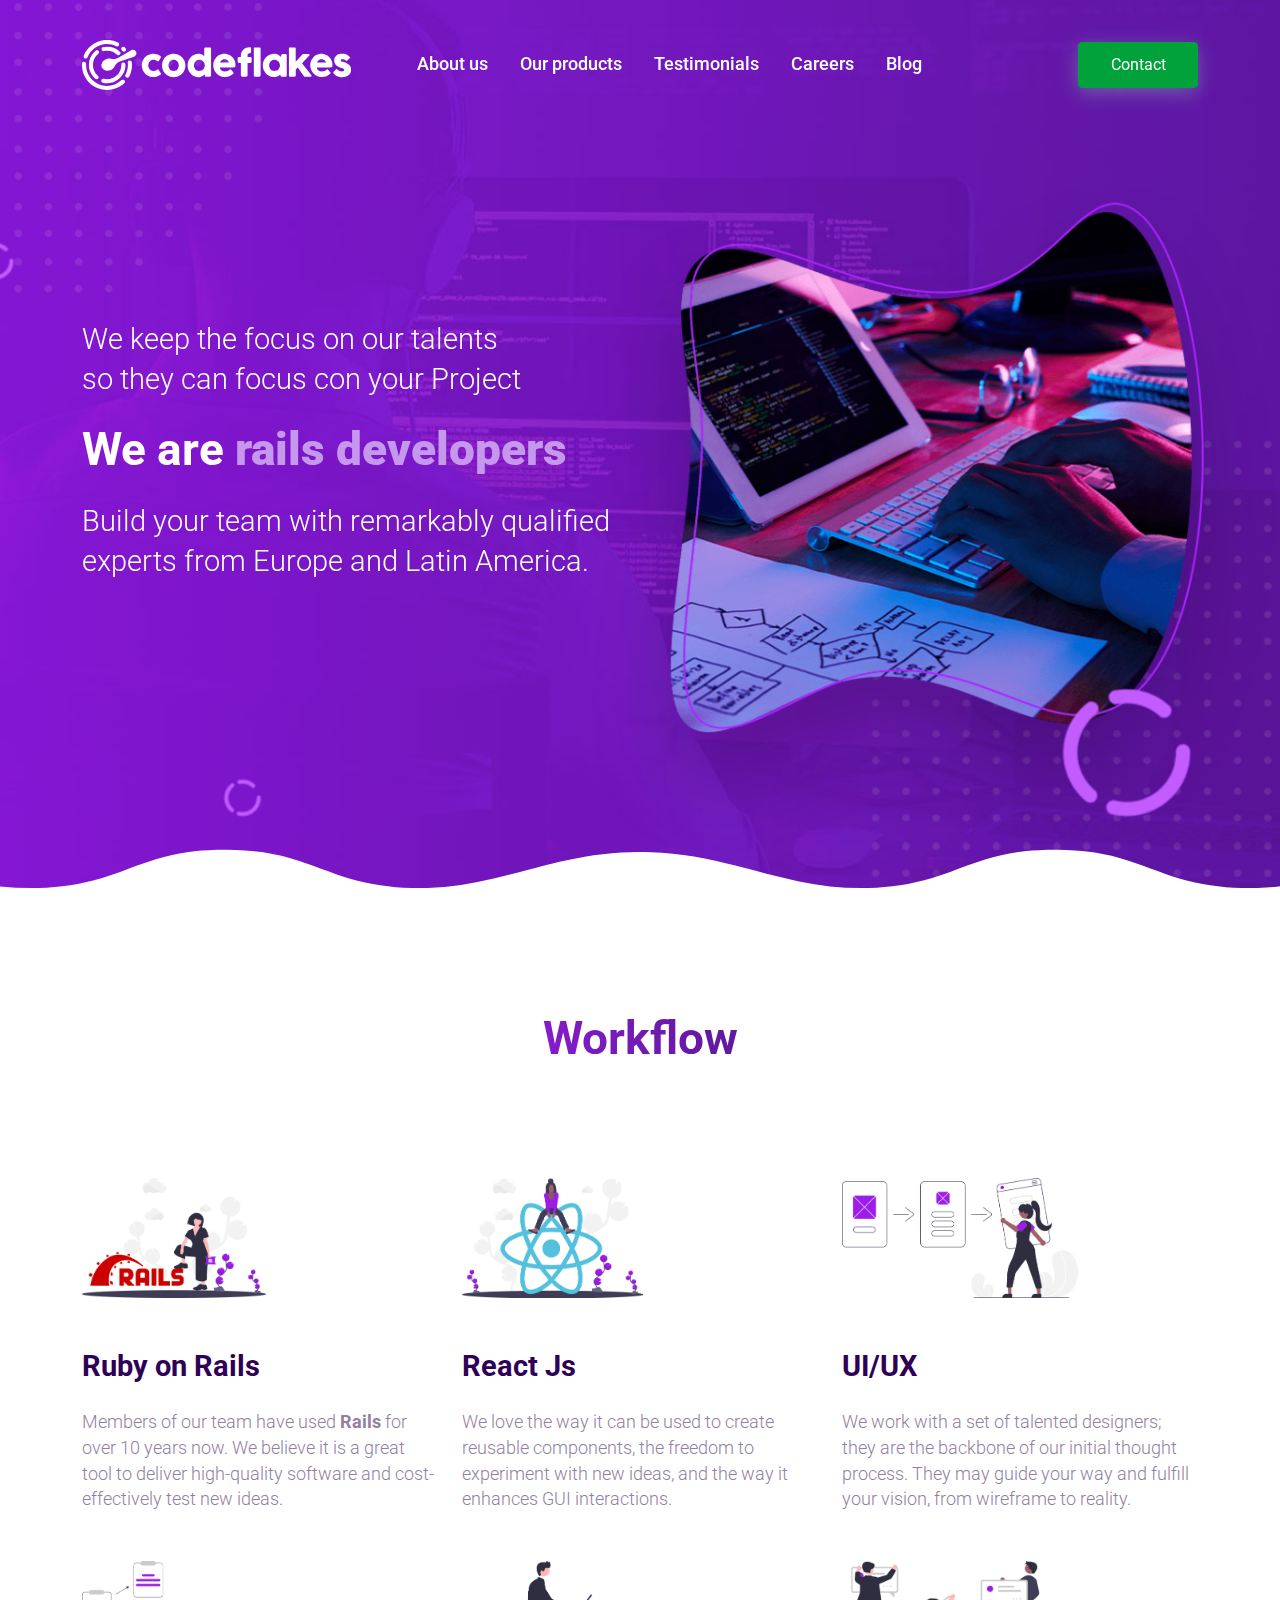
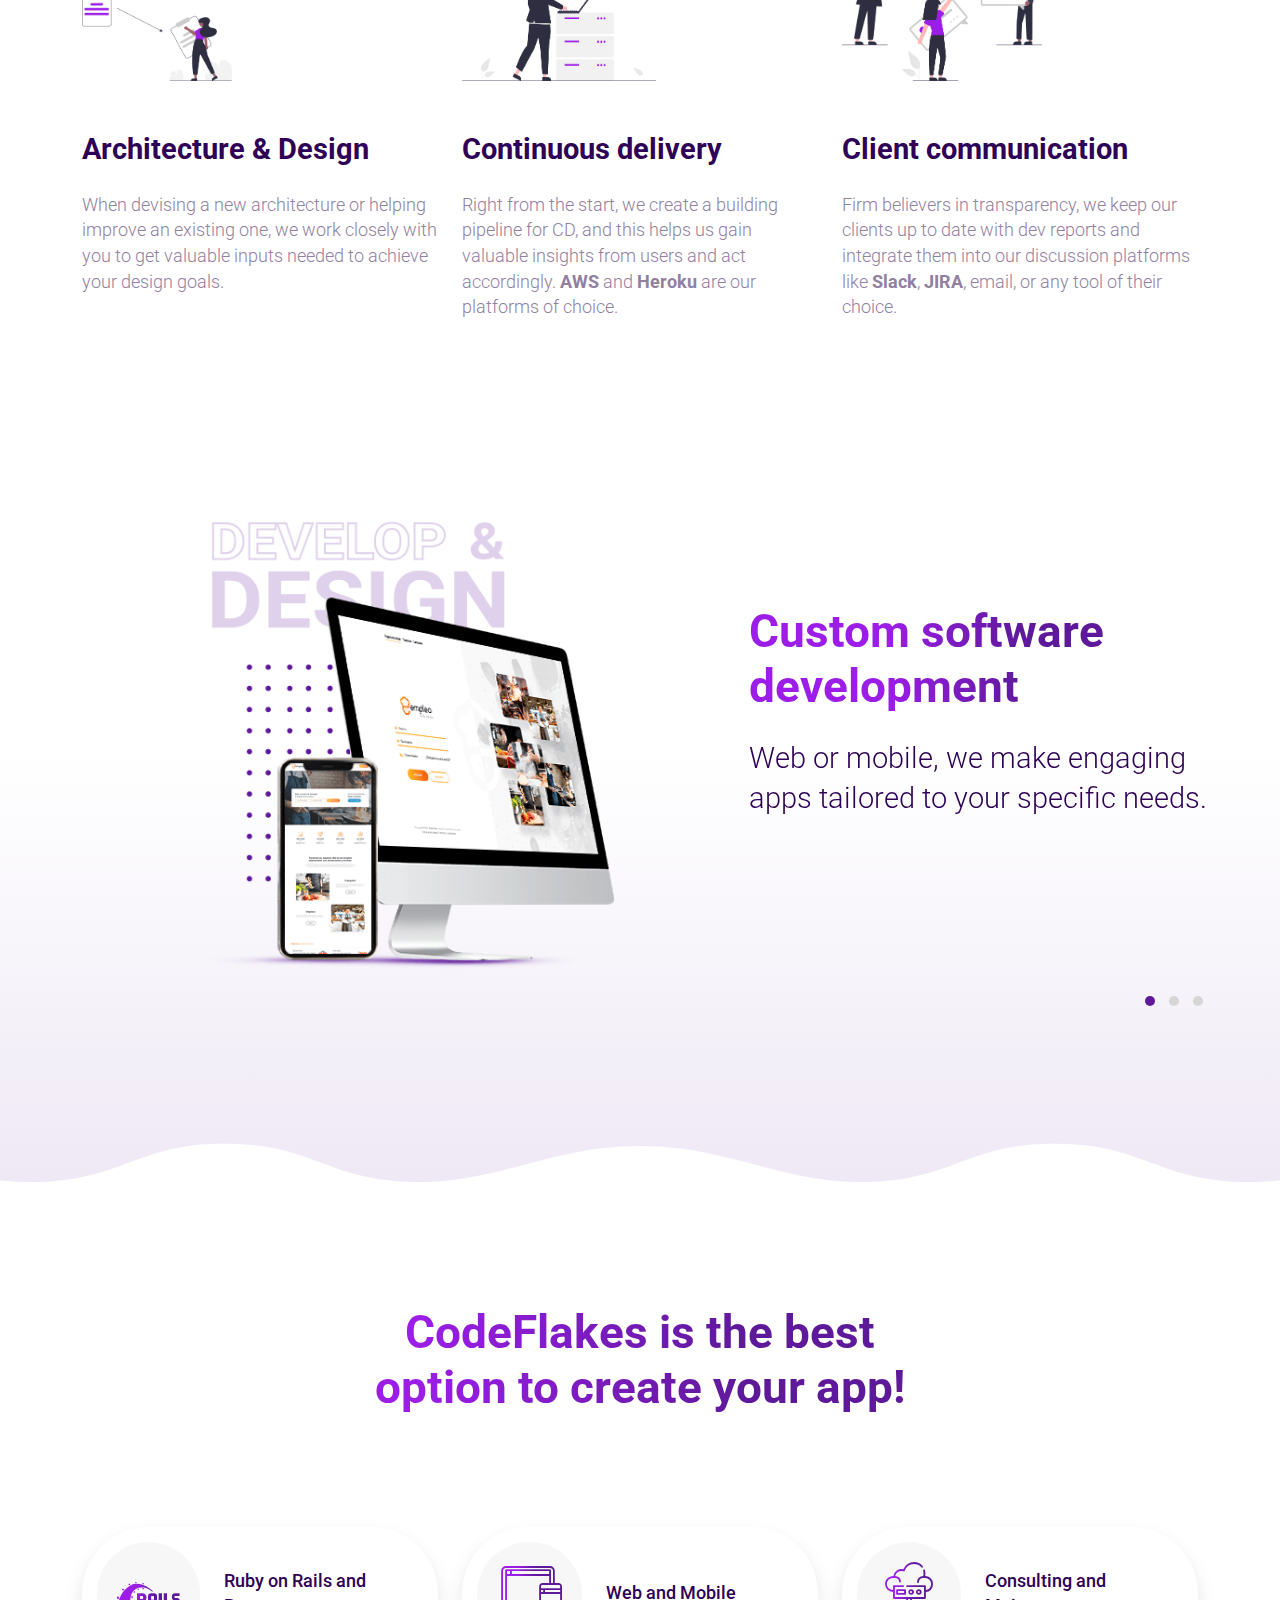
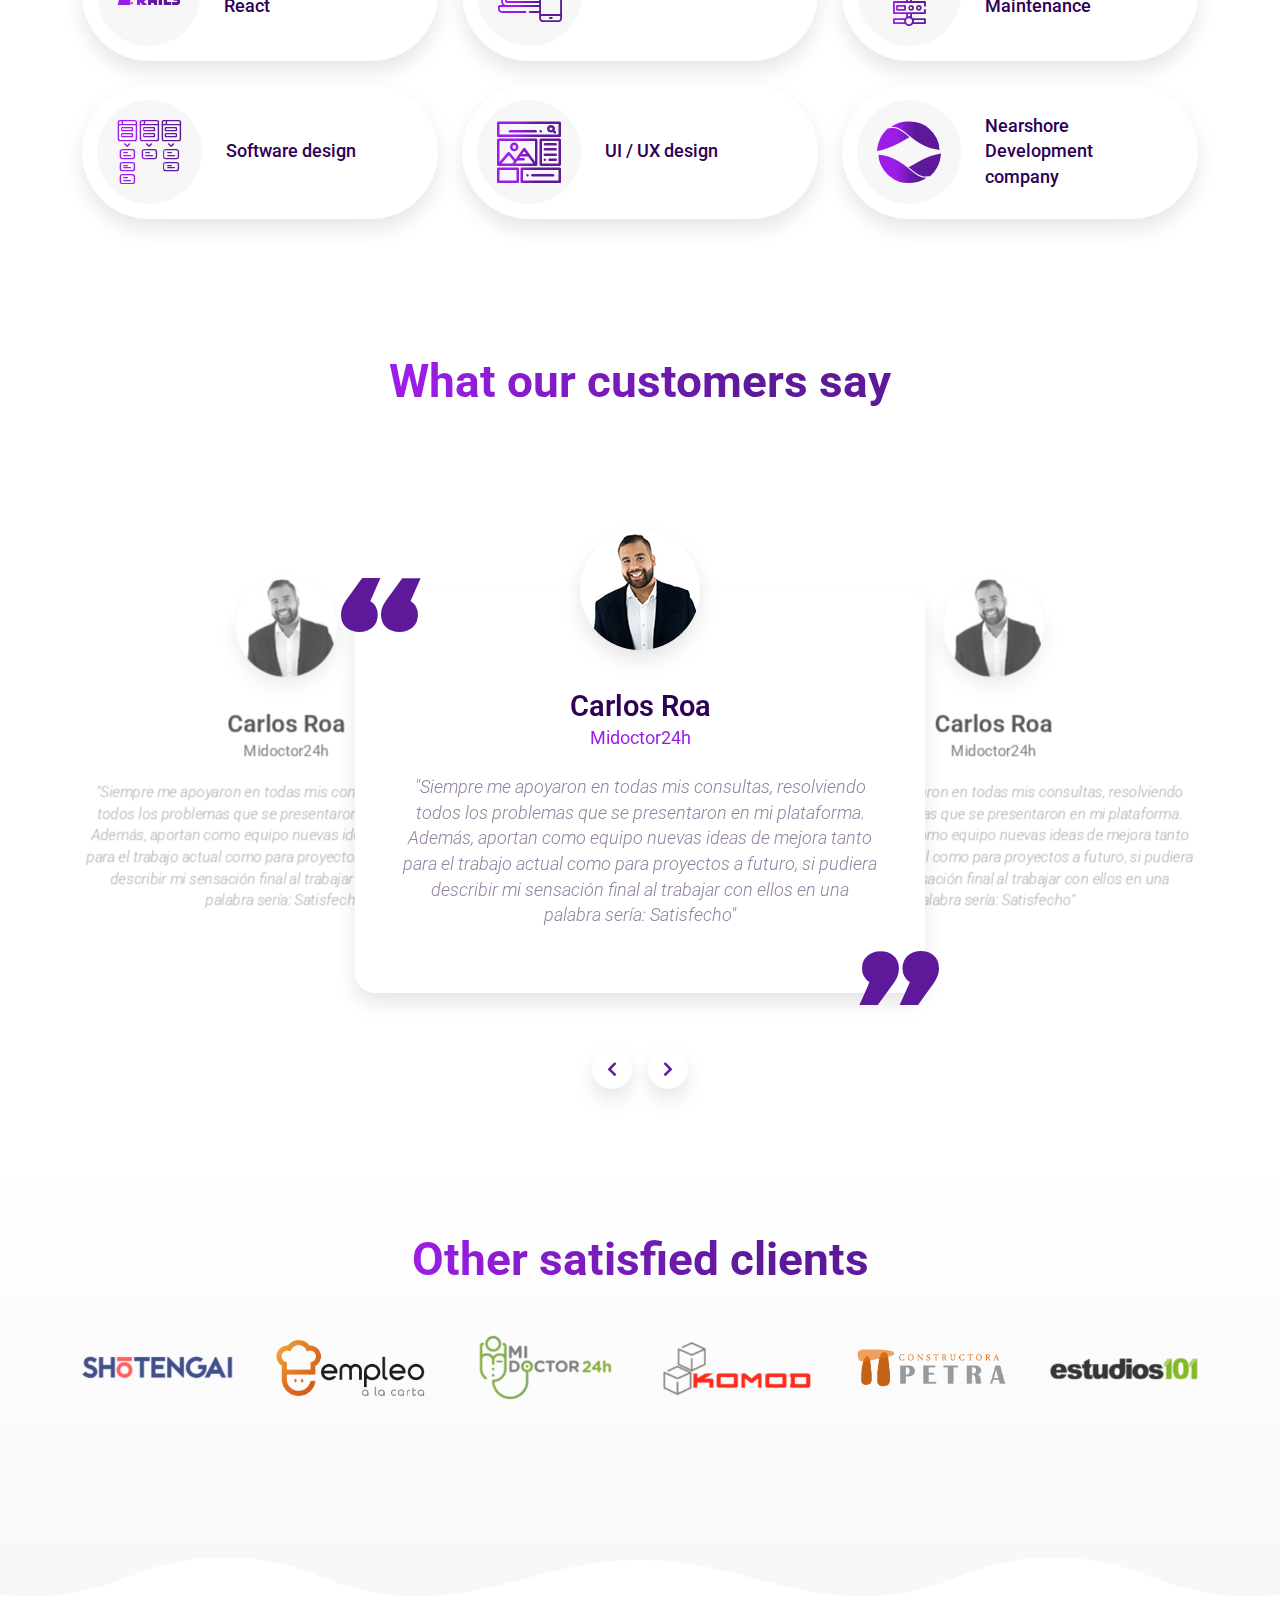
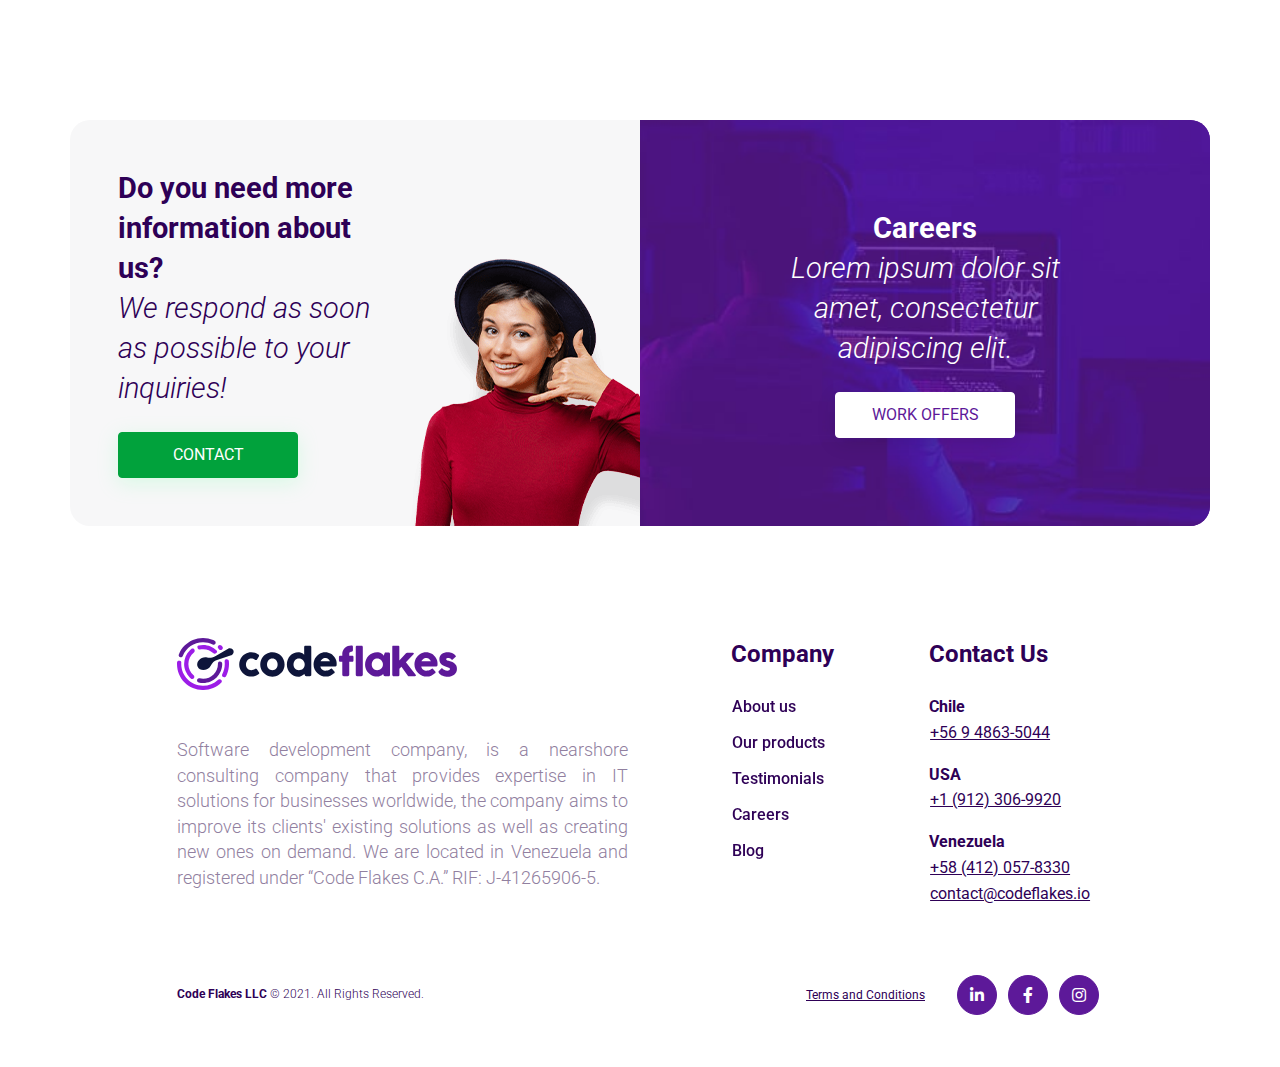
==== index.html @ c4a899ab "adding template files" ====
<!doctype html>
<html lang="es">

<head>
	<meta charset="utf-8">
	<meta name="viewport" content="width=device-width, initial-scale=1, shrink-to-fit=no">
	<meta http-equiv="X-UA-Compatible" content="ie=edge">

	<!-- Favicon -->
	<link href="icons/apple-touch-icon.png" rel="apple-touch-icon" sizes="180x180">
	<link href="icons/favicon-32x32.png" rel="icon" type="image/png" sizes="32x32">
	<link href="icons/favicon-16x16.png" rel="icon" type="image/png" sizes="16x16">
	<link href="icons/site.webmanifest" rel="manifest">
	<link href="icons/safari-pinned-tab.svg" rel="mask-icon" color="#5d1999">
	<meta name="msapplication-TileColor" content="#ffffff">
	<meta name="theme-color" content="#ffffff">

	<!-- Library CSS -->
	<link href="https://fonts.googleapis.com/css2?family=Roboto:ital,wght@0,100;0,300;0,400;0,500;0,700;0,900;1,100;1,300;1,400;1,500;1,700;1,900&display=swap" rel="stylesheet">
	<link href="theme/css/vendor.css" rel="stylesheet">

	<!-- Main -->
	<link href="theme/css/style.min.css" rel="stylesheet">

	<!-- SEO -->
	<meta name="author" content="">
	<meta name="copyright" content="">
	<meta name="description" content="">
	<meta name="keywords" content="">

	<meta name="title" content="Code Flakes">
	<title>Code Flakes</title>
</head>

<body>
	<!-- Navbar -->
	<nav class="ts-navbar navbar navbar-expand-xl z-index-5">
		<div class="container-fluid p-0">
			<div class="navbar-container container position-relative">
				<div class="d-flex flex-wrap align-items-center">
					<a href="index.html" class="d-flex align-items-center text-white text-decoration-none">
						<svg version="1.1" class="ts-brand" xmlns="http://www.w3.org/2000/svg"
							xmlns:xlink="http://www.w3.org/1999/xlink" x="0px" y="0px" viewBox="0 0 400 74.32"
							xml:space="preserve">
							<g>
								<path class="st0"
									d="M111.43,44.22c0.25-0.18,0.48-0.29,0.7-0.33c0.22-0.04,0.39-0.07,0.52-0.07c0.3,0,0.57,0.06,0.82,0.18
														c0.25,0.12,0.5,0.39,0.77,0.79l2.96,4.47c0.09,0.14,0.17,0.3,0.25,0.48c0.08,0.18,0.12,0.32,0.12,0.42c0,0.41-0.13,0.74-0.38,0.99
														c-0.26,0.26-0.53,0.48-0.83,0.67c-1.45,1.01-3.03,1.81-4.75,2.42c-1.72,0.61-3.54,0.91-5.46,0.91c-1.59,0-3.12-0.2-4.59-0.61
														c-1.47-0.41-2.84-0.98-4.11-1.73c-1.27-0.75-2.43-1.65-3.49-2.7c-1.06-1.05-1.96-2.22-2.7-3.51c-0.74-1.29-1.32-2.68-1.73-4.17
														c-0.41-1.49-0.62-3.05-0.62-4.67c0-1.62,0.21-3.18,0.62-4.68c0.41-1.5,0.99-2.89,1.73-4.17c0.74-1.28,1.64-2.44,2.7-3.49
														c1.06-1.05,2.22-1.94,3.49-2.68c1.27-0.74,2.64-1.31,4.11-1.72c1.47-0.41,3-0.61,4.59-0.61c1.92,0,3.7,0.26,5.33,0.77
														c1.63,0.51,3.16,1.27,4.59,2.27l-0.08-0.08c0.39,0.23,0.7,0.5,0.93,0.81c0.23,0.31,0.34,0.69,0.34,1.15c0,0.32-0.11,0.64-0.32,0.98
														l-2.35,3.99c-0.49,0.87-1.09,1.3-1.8,1.3c-0.16,0-0.35-0.04-0.58-0.12c-0.23-0.08-0.49-0.22-0.77-0.41
														c-0.78-0.51-1.61-0.93-2.5-1.26c-0.89-0.33-1.84-0.49-2.84-0.49c-1.11,0-2.14,0.22-3.07,0.67c-0.94,0.45-1.73,1.06-2.39,1.84
														c-0.66,0.78-1.18,1.68-1.55,2.7c-0.37,1.02-0.56,2.1-0.56,3.23c0,1.16,0.19,2.25,0.56,3.27c0.37,1.01,0.89,1.89,1.55,2.63
														c0.66,0.74,1.46,1.33,2.39,1.76c0.93,0.43,1.96,0.65,3.07,0.65c1,0,1.95-0.18,2.83-0.53C109.8,45.22,110.64,44.77,111.43,44.22" />
								<path class="st0" d="M118.95,37.79c0-1.62,0.21-3.18,0.62-4.68c0.41-1.5,1-2.89,1.75-4.17c0.75-1.28,1.65-2.44,2.7-3.49
														c1.05-1.05,2.22-1.94,3.51-2.68c1.29-0.74,2.68-1.31,4.17-1.72c1.49-0.41,3.05-0.61,4.67-0.61c2.4,0,4.65,0.45,6.76,1.34
														c2.11,0.89,3.94,2.12,5.5,3.68c1.56,1.56,2.79,3.4,3.7,5.5c0.91,2.11,1.36,4.39,1.36,6.84c0,1.62-0.21,3.18-0.62,4.67
														c-0.41,1.49-1,2.88-1.75,4.17c-0.75,1.29-1.65,2.46-2.7,3.51c-1.05,1.05-2.22,1.95-3.51,2.7c-1.29,0.75-2.67,1.33-4.14,1.73
														c-1.47,0.41-3.01,0.61-4.62,0.61c-1.62,0-3.18-0.2-4.67-0.61c-1.49-0.41-2.88-0.98-4.17-1.73c-1.29-0.75-2.46-1.65-3.51-2.7
														c-1.05-1.05-1.95-2.22-2.7-3.51c-0.75-1.29-1.33-2.68-1.75-4.17C119.16,40.97,118.95,39.41,118.95,37.79 M128.61,37.79
														c0,1.16,0.18,2.25,0.54,3.27c0.36,1.01,0.87,1.89,1.53,2.63c0.66,0.74,1.46,1.33,2.41,1.76c0.94,0.43,2.01,0.65,3.19,0.65
														c1.15,0,2.18-0.22,3.11-0.65c0.93-0.43,1.71-1.02,2.35-1.76c0.64-0.74,1.14-1.62,1.48-2.63c0.34-1.01,0.52-2.1,0.52-3.27
														c0-1.13-0.17-2.2-0.52-3.23c-0.34-1.02-0.84-1.92-1.48-2.7c-0.64-0.78-1.43-1.39-2.35-1.84c-0.93-0.45-1.96-0.67-3.11-0.67
														c-1.18,0-2.24,0.22-3.19,0.67c-0.94,0.45-1.75,1.06-2.41,1.84c-0.66,0.78-1.17,1.68-1.53,2.7
														C128.79,35.59,128.61,36.66,128.61,37.79" />
								<path class="st0" d="M181.96,51.26c-0.48,0.48-1.02,0.95-1.63,1.42c-0.61,0.47-1.27,0.89-1.98,1.26c-0.71,0.37-1.48,0.67-2.3,0.9
														c-0.82,0.23-1.69,0.35-2.6,0.35c-2.4,0-4.61-0.45-6.63-1.35c-2.02-0.9-3.76-2.13-5.21-3.69c-1.46-1.56-2.59-3.4-3.41-5.52
														c-0.82-2.12-1.23-4.39-1.23-6.83c0-2.45,0.41-4.73,1.23-6.84c0.82-2.11,1.96-3.94,3.41-5.5c1.45-1.56,3.19-2.79,5.21-3.68
														c2.02-0.89,4.23-1.34,6.63-1.34c0.97,0,1.86,0.08,2.66,0.25c0.8,0.17,1.53,0.41,2.2,0.73c0.66,0.32,1.27,0.7,1.82,1.14
														c0.56,0.44,1.08,0.93,1.57,1.46V12.98c0-0.56,0.17-1.04,0.52-1.43c0.34-0.39,0.86-0.58,1.55-0.58h5.95c0.23,0,0.47,0.05,0.73,0.15
														c0.25,0.1,0.49,0.23,0.7,0.41c0.21,0.18,0.38,0.39,0.52,0.64c0.13,0.25,0.2,0.52,0.2,0.82v39.55c0,1.36-0.71,2.04-2.14,2.04h-5.19
														c-0.35,0-0.63-0.04-0.82-0.13c-0.19-0.09-0.36-0.22-0.49-0.38c-0.13-0.17-0.25-0.38-0.36-0.63c-0.11-0.26-0.24-0.55-0.4-0.89
														L181.96,51.26z M166.48,37.79c0,1.16,0.18,2.25,0.54,3.27c0.36,1.01,0.88,1.89,1.55,2.63c0.67,0.74,1.48,1.33,2.42,1.76
														c0.94,0.43,1.99,0.65,3.13,0.65c1.13,0,2.19-0.2,3.19-0.61c1-0.41,1.86-0.97,2.6-1.68c0.74-0.71,1.34-1.56,1.79-2.53
														c0.45-0.97,0.7-2.01,0.75-3.12v-0.37c0-1.13-0.21-2.2-0.64-3.23c-0.42-1.02-1.01-1.92-1.76-2.7c-0.75-0.78-1.63-1.39-2.64-1.84
														c-1.02-0.45-2.11-0.67-3.29-0.67c-1.15,0-2.19,0.22-3.13,0.67c-0.94,0.45-1.75,1.06-2.42,1.84c-0.67,0.78-1.19,1.68-1.55,2.7
														C166.66,35.59,166.48,36.66,166.48,37.79" />
								<path class="st0" d="M224.32,50.54c-1.55,1.43-3.3,2.54-5.24,3.35c-1.94,0.8-3.99,1.2-6.16,1.2c-2.42,0-4.7-0.44-6.85-1.32
														c-2.15-0.88-4.04-2.1-5.66-3.66c-1.62-1.56-2.91-3.4-3.86-5.52c-0.95-2.12-1.43-4.42-1.43-6.9c0-1.55,0.19-3.05,0.57-4.51
														c0.38-1.46,0.92-2.82,1.61-4.09c0.7-1.27,1.54-2.44,2.54-3.51c1-1.07,2.11-1.98,3.35-2.74c1.23-0.76,2.57-1.35,4.02-1.77
														c1.45-0.42,2.97-0.63,4.58-0.63c1.46,0,2.88,0.19,4.26,0.58c1.38,0.39,2.67,0.94,3.88,1.64c1.21,0.71,2.31,1.55,3.32,2.54
														c1,0.99,1.87,2.07,2.59,3.24c0.72,1.17,1.28,2.43,1.68,3.76c0.4,1.33,0.6,2.7,0.6,4.11c0,0.92-0.01,1.67-0.04,2.25
														s-0.16,1.04-0.41,1.39c-0.25,0.34-0.66,0.58-1.23,0.71c-0.57,0.13-1.42,0.2-2.53,0.2h-19.05c0.18,1.13,0.53,2.07,1.07,2.83
														c0.54,0.76,1.16,1.36,1.86,1.81c0.71,0.45,1.46,0.77,2.25,0.97c0.79,0.19,1.54,0.29,2.25,0.29c0.63,0,1.29-0.07,1.96-0.2
														c0.67-0.13,1.32-0.31,1.95-0.53c0.62-0.22,1.2-0.48,1.72-0.77c0.52-0.29,0.94-0.6,1.26-0.91c0.28-0.23,0.52-0.4,0.73-0.52
														c0.2-0.12,0.42-0.17,0.65-0.17s0.46,0.08,0.7,0.24c0.24,0.16,0.51,0.39,0.81,0.69l2.8,3.18c0.19,0.23,0.32,0.44,0.37,0.62
														c0.05,0.19,0.08,0.37,0.08,0.57c0,0.35-0.1,0.66-0.29,0.91C224.82,50.12,224.59,50.35,224.32,50.54 M211.6,28.51
														c-0.69,0-1.35,0.14-2,0.41c-0.64,0.27-1.25,0.64-1.81,1.1c-0.56,0.46-1.07,0.98-1.52,1.56c-0.45,0.58-0.81,1.17-1.1,1.77h13.52
														c-0.37-0.69-0.77-1.32-1.2-1.91c-0.43-0.58-0.93-1.09-1.48-1.53c-0.56-0.44-1.19-0.78-1.91-1.03
														C213.39,28.63,212.55,28.51,211.6,28.51" />
								<path class="st1"
									d="M236.17,22.24c0-1.6,0.35-3.11,1.06-4.52c0.71-1.41,1.65-2.65,2.83-3.7c1.18-1.06,2.54-1.89,4.07-2.51
														s3.14-0.92,4.81-0.92h0.53c0.6,0,1.06,0.18,1.39,0.53c0.33,0.35,0.49,0.84,0.49,1.46v4.93c0,0.64-0.17,1.17-0.52,1.59
														c-0.34,0.42-0.8,0.63-1.36,0.63h-0.53c-0.37,0-0.72,0.07-1.06,0.19c-0.34,0.13-0.64,0.31-0.9,0.53c-0.26,0.22-0.47,0.49-0.63,0.79
														c-0.16,0.3-0.24,0.63-0.24,0.99v2.97h4.15c0.6,0,1.06,0.16,1.39,0.48c0.33,0.32,0.49,0.82,0.49,1.51v4.72
														c0,0.74-0.16,1.28-0.49,1.63c-0.33,0.35-0.79,0.52-1.39,0.52h-4.15v18.51c0,0.65-0.22,1.15-0.67,1.48c-0.45,0.34-0.94,0.5-1.47,0.5
														h-5.71c-0.63,0-1.14-0.19-1.52-0.58c-0.38-0.39-0.57-0.86-0.57-1.41V34.06h-2.73c-0.62,0-1.12-0.17-1.49-0.52
														c-0.38-0.34-0.57-0.89-0.57-1.63V27.2c0-0.69,0.19-1.19,0.57-1.51c0.38-0.32,0.88-0.48,1.49-0.48h2.73V22.24z" />
								<path class="st1" d="M255.42,13c0-0.56,0.14-1.04,0.42-1.43c0.28-0.39,0.77-0.58,1.46-0.58h6.48c0.18,0,0.36,0.05,0.56,0.15
														c0.19,0.1,0.37,0.23,0.54,0.41c0.17,0.18,0.31,0.39,0.42,0.63c0.12,0.25,0.17,0.52,0.17,0.82v39.52c0,0.67-0.19,1.18-0.57,1.52
														c-0.38,0.34-0.87,0.52-1.47,0.52h-6.14c-0.69,0-1.17-0.17-1.46-0.52c-0.28-0.34-0.42-0.85-0.42-1.52V13z" />
								<path class="st1" d="M304.32,52.61c0,0.3-0.05,0.59-0.16,0.86c-0.11,0.27-0.28,0.49-0.53,0.65c-0.19,0.2-0.42,0.32-0.69,0.37
														c-0.26,0.05-0.49,0.08-0.69,0.08h-5.21c-0.37,0-0.67-0.05-0.9-0.15c-0.23-0.1-0.41-0.23-0.56-0.41c-0.14-0.18-0.26-0.39-0.36-0.65
														c-0.1-0.26-0.2-0.53-0.3-0.83l-0.34-1.19c-0.48,0.48-1.02,0.94-1.63,1.4c-0.61,0.46-1.28,0.87-2.01,1.23
														c-0.73,0.36-1.52,0.65-2.35,0.87c-0.84,0.22-1.71,0.33-2.61,0.33c-1.61,0-3.14-0.2-4.62-0.61c-1.47-0.41-2.85-0.98-4.13-1.73
														c-1.28-0.75-2.44-1.65-3.48-2.7c-1.04-1.05-1.93-2.22-2.68-3.51c-0.75-1.29-1.33-2.68-1.73-4.17c-0.41-1.49-0.61-3.05-0.61-4.67
														c0-2.45,0.45-4.73,1.35-6.84c0.9-2.11,2.12-3.94,3.68-5.5c1.55-1.56,3.38-2.79,5.48-3.68c2.1-0.89,4.35-1.34,6.75-1.34
														c1.09,0,2.11,0.12,3.06,0.37c0.94,0.25,1.81,0.58,2.59,1c0.78,0.42,1.49,0.93,2.13,1.52c0.64,0.59,1.19,1.23,1.67,1.92l0.77-2.41
														c0.18-0.44,0.32-0.8,0.44-1.07c0.11-0.27,0.24-0.47,0.37-0.61c0.13-0.13,0.29-0.22,0.49-0.26c0.19-0.04,0.47-0.07,0.82-0.07h3.94
														c0.19,0,0.42,0.03,0.69,0.08c0.26,0.05,0.49,0.18,0.69,0.37c0.25,0.2,0.42,0.41,0.53,0.66c0.11,0.25,0.16,0.53,0.16,0.85V52.61z
														 M278.26,37.79c0,1.16,0.18,2.25,0.54,3.27c0.36,1.01,0.88,1.89,1.55,2.63c0.67,0.74,1.48,1.33,2.42,1.76
														c0.94,0.43,1.99,0.65,3.13,0.65c1.18,0,2.28-0.22,3.29-0.65c1.01-0.43,1.9-1.02,2.64-1.76c0.75-0.74,1.34-1.62,1.76-2.63
														c0.42-1.01,0.64-2.1,0.64-3.27c0-1.13-0.21-2.2-0.64-3.23c-0.42-1.02-1.01-1.92-1.76-2.7c-0.75-0.78-1.63-1.39-2.64-1.84
														c-1.02-0.45-2.11-0.67-3.29-0.67c-1.15,0-2.19,0.22-3.13,0.67c-0.94,0.45-1.75,1.06-2.42,1.84c-0.67,0.78-1.19,1.68-1.55,2.7
														C278.45,35.59,278.26,36.66,278.26,37.79" />
								<path class="st1" d="M307.59,13c0-0.3,0.01-0.57,0.03-0.82c0.02-0.25,0.09-0.46,0.22-0.63c0.13-0.18,0.34-0.31,0.62-0.41
														c0.28-0.1,0.68-0.15,1.19-0.15h6.32c0.34,0,0.61,0.06,0.83,0.17c0.22,0.12,0.4,0.26,0.53,0.44c0.13,0.18,0.22,0.37,0.26,0.57
														c0.04,0.2,0.07,0.39,0.07,0.57v19.58l9.52-10.58c0.46-0.51,1.01-0.77,1.64-0.77h8.12c0.97,0,1.46,0.38,1.46,1.14
														c0,0.19-0.03,0.35-0.09,0.47c-0.06,0.12-0.19,0.3-0.38,0.53l-10.87,11.48l13.68,17.57h-0.05c0.23,0.23,0.39,0.46,0.49,0.7
														c0.1,0.24,0.14,0.45,0.14,0.65c0,0.41-0.11,0.68-0.33,0.83c-0.22,0.15-0.55,0.22-0.99,0.22h-8.94c-0.3,0-0.58-0.12-0.85-0.34
														c-0.26-0.23-0.56-0.57-0.87-1.03l-8.65-12.25l-2.94,3.04v8.55c0,0.14-0.02,0.33-0.07,0.56c-0.04,0.23-0.13,0.45-0.26,0.67
														c-0.13,0.22-0.31,0.41-0.54,0.57c-0.23,0.16-0.53,0.24-0.9,0.24h-6.64c-0.32,0-0.59-0.08-0.82-0.25c-0.23-0.17-0.41-0.36-0.54-0.57
														c-0.13-0.21-0.23-0.41-0.29-0.59c-0.06-0.19-0.09-0.3-0.09-0.33V13z" />
								<path class="st1" d="M368.47,50.54c-1.55,1.43-3.3,2.54-5.24,3.35c-1.94,0.8-3.99,1.2-6.16,1.2c-2.42,0-4.7-0.44-6.85-1.32
														c-2.15-0.88-4.04-2.1-5.66-3.66c-1.62-1.56-2.91-3.4-3.86-5.52c-0.95-2.12-1.43-4.42-1.43-6.9c0-1.55,0.19-3.05,0.57-4.51
														c0.38-1.46,0.92-2.82,1.61-4.09c0.7-1.27,1.54-2.44,2.54-3.51c1-1.07,2.11-1.98,3.35-2.74c1.23-0.76,2.58-1.35,4.02-1.77
														c1.44-0.42,2.97-0.63,4.58-0.63c1.46,0,2.88,0.19,4.26,0.58c1.38,0.39,2.67,0.94,3.88,1.64c1.21,0.71,2.31,1.55,3.32,2.54
														c1,0.99,1.87,2.07,2.59,3.24c0.72,1.17,1.28,2.43,1.68,3.76c0.4,1.33,0.59,2.7,0.59,4.11c0,0.92-0.01,1.67-0.04,2.25
														c-0.03,0.58-0.16,1.04-0.41,1.39c-0.25,0.34-0.66,0.58-1.23,0.71c-0.57,0.13-1.42,0.2-2.53,0.2H349c0.18,1.13,0.53,2.07,1.07,2.83
														c0.54,0.76,1.16,1.36,1.86,1.81c0.71,0.45,1.45,0.77,2.25,0.97c0.79,0.19,1.54,0.29,2.25,0.29c0.63,0,1.29-0.07,1.96-0.2
														c0.67-0.13,1.32-0.31,1.94-0.53c0.63-0.22,1.2-0.48,1.72-0.77c0.52-0.29,0.94-0.6,1.26-0.91c0.28-0.23,0.52-0.4,0.73-0.52
														c0.2-0.12,0.42-0.17,0.65-0.17c0.23,0,0.46,0.08,0.7,0.24c0.24,0.16,0.51,0.39,0.81,0.69l2.8,3.18c0.19,0.23,0.32,0.44,0.37,0.62
														c0.05,0.19,0.08,0.37,0.08,0.57c0,0.35-0.1,0.66-0.29,0.91C368.96,50.12,368.73,50.35,368.47,50.54 M355.75,28.51
														c-0.69,0-1.35,0.14-2,0.41c-0.64,0.27-1.25,0.64-1.81,1.1c-0.56,0.46-1.07,0.98-1.52,1.56c-0.45,0.58-0.82,1.17-1.1,1.77h13.52
														c-0.37-0.69-0.77-1.32-1.2-1.91c-0.43-0.58-0.93-1.09-1.48-1.53c-0.56-0.44-1.19-0.78-1.9-1.03
														C357.53,28.63,356.7,28.51,355.75,28.51" />
								<path class="st1"
									d="M380.05,44.12c0.48,0.47,0.99,0.88,1.55,1.2c0.56,0.33,1.09,0.59,1.6,0.79c0.51,0.2,0.96,0.35,1.35,0.44
														c0.39,0.09,0.65,0.13,0.79,0.13c0.33,0,0.76-0.01,1.28-0.04c0.52-0.03,1.02-0.11,1.49-0.24s0.89-0.35,1.23-0.65
														c0.34-0.3,0.52-0.72,0.52-1.27c0-0.49-0.1-0.89-0.29-1.18c-0.19-0.29-0.48-0.54-0.85-0.74c-0.37-0.2-0.82-0.38-1.36-0.54
														c-0.54-0.16-1.14-0.34-1.81-0.56c-2.12-0.56-3.86-1.24-5.24-2.04c-1.38-0.79-2.47-1.68-3.27-2.66c-0.8-0.98-1.36-2.03-1.68-3.16
														c-0.32-1.13-0.48-2.32-0.48-3.57c0-1.46,0.29-2.79,0.87-3.99c0.58-1.2,1.41-2.23,2.49-3.08c1.07-0.85,2.36-1.52,3.86-1.98
														c1.5-0.47,3.17-0.7,5-0.7c1.11,0,2.15,0.09,3.12,0.28c0.97,0.18,1.9,0.48,2.78,0.87c0.88,0.4,1.74,0.91,2.58,1.53
														c0.84,0.63,1.67,1.37,2.5,2.24c0.3,0.35,0.45,0.68,0.46,0.99c0.01,0.31-0.19,0.64-0.6,0.99c-0.69,0.56-1.34,1.12-1.97,1.67
														c-0.63,0.55-1.27,1.15-1.95,1.82c-0.21,0.18-0.42,0.29-0.63,0.33c-0.21,0.04-0.41,0.04-0.61-0.01c-0.19-0.05-0.38-0.14-0.56-0.26
														c-0.18-0.12-0.34-0.27-0.48-0.45c-0.62-0.69-1.32-1.15-2.12-1.39c-0.79-0.24-1.53-0.36-2.22-0.36c-0.86,0-1.55,0.15-2.06,0.45
														c-0.51,0.3-0.75,0.76-0.71,1.38c0.03,0.46,0.21,0.81,0.52,1.07c0.31,0.26,0.69,0.46,1.14,0.62c0.45,0.16,0.93,0.29,1.43,0.39
														c0.5,0.1,0.97,0.21,1.39,0.33c1.59,0.51,3.04,1.07,4.36,1.67c1.32,0.6,2.47,1.34,3.44,2.21c0.97,0.87,1.72,1.92,2.26,3.14
														c0.54,1.22,0.81,2.7,0.81,4.44c0,1.75-0.35,3.31-1.05,4.68c-0.7,1.38-1.65,2.53-2.87,3.47c-1.22,0.94-2.66,1.65-4.33,2.14
														c-1.67,0.49-3.46,0.74-5.38,0.74c-1.09,0-2.2-0.1-3.33-0.29c-1.13-0.19-2.22-0.5-3.28-0.94c-1.06-0.43-2.06-0.99-3.02-1.67
														c-0.95-0.68-1.8-1.5-2.54-2.47c-0.19-0.25-0.34-0.51-0.44-0.78c-0.1-0.27-0.14-0.54-0.13-0.81c0.01-0.26,0.06-0.51,0.16-0.73
														c0.1-0.22,0.25-0.41,0.46-0.57l3.41-3.41c0.42-0.35,0.8-0.48,1.12-0.37C379.12,43.32,379.54,43.62,380.05,44.12" />
								<path class="st0"
									d="M77.9,24.56c-0.18,0.08-0.37,0.16-0.55,0.22l-20.18,6.69c-3.87,1.28-7.01,4.11-8.78,7.78
														c-1.07,2.21-3.03,4.17-5.64,5.37c-1.67,0.77-3.41,1.14-5.07,1.14c-3.57,0-6.77-1.7-8.15-4.7c-2.03-4.4,0.61-9.93,5.89-12.36
														c1.66-0.77,3.38-1.13,5.02-1.13c0.89,0,1.77,0.11,2.59,0.32c1.16,0.29,2.33,0.43,3.51,0.43c2.61,0,5.21-0.71,7.51-2.04l19.02-11.04
														c0.14-0.08,0.29-0.16,0.44-0.23c0.71-0.33,1.46-0.48,2.2-0.48c1.99,0,3.89,1.14,4.78,3.06C81.69,20.22,80.54,23.34,77.9,24.56" />
								<path class="st2" d="M58.36,59.89c-5.61,5.24-13.16,8.43-21.45,8.37C19.93,68.12,6.11,54.23,6.06,37.24c0-0.71,0.02-1.42,0.07-2.12
														c0.08-1.25-0.82-2.36-2.06-2.56l-1.19-0.19c-1.41-0.23-2.7,0.82-2.8,2.24C0.03,35.46,0,36.31,0,37.16c0,5.02,0.98,9.88,2.92,14.46
														c1.87,4.43,4.55,8.4,7.96,11.81c3.41,3.41,7.39,6.09,11.81,7.96c4.58,1.94,9.45,2.92,14.47,2.92c5.01,0,9.88-0.98,14.46-2.92
														c4.43-1.87,8.4-4.55,11.81-7.96c0.01-0.01,0.01-0.01,0.02-0.02c0.97-0.97,0.83-2.57-0.27-3.38l-0.55-0.4
														C61.34,58.67,59.54,58.79,58.36,59.89" />
								<path class="st2" d="M64.02,16.88l-0.04,0.02c-1.23,0.71-2.79,0.47-3.74-0.58c-0.35-0.39-0.71-0.77-1.08-1.14
														c-1.08-1.08-1.2-2.79-0.26-3.99l0.03-0.04c1.11-1.42,3.22-1.57,4.49-0.3c0.01,0.01,0.02,0.02,0.02,0.03
														c0.45,0.44,0.88,0.9,1.3,1.36C66.02,13.67,65.68,15.92,64.02,16.88" />
								<path class="st2" d="M74.32,37.16c0,5.02-0.98,9.88-2.92,14.47c-0.41,0.97-0.86,1.92-1.35,2.85c-0.87,1.65-2.99,2.14-4.49,1.04
														l-0.01-0.01c-1.2-0.89-1.59-2.52-0.89-3.84c2.29-4.33,3.6-9.27,3.6-14.51c0-1.19-0.07-2.36-0.2-3.52c-0.16-1.42,0.71-2.75,2.06-3.2
														c1.83-0.6,3.75,0.62,3.97,2.53C74.24,34.36,74.32,35.75,74.32,37.16" />
								<path class="st1" d="M37.16,0c-5.02,0-9.88,0.98-14.47,2.92c-4.42,1.87-8.4,4.55-11.81,7.96c-3.41,3.41-6.09,7.38-7.96,11.81
														c-0.11,0.26-0.22,0.53-0.32,0.79c-0.71,1.8,0.43,3.8,2.35,4.1c1.41,0.23,2.78-0.57,3.31-1.9C12.83,14.2,24.06,6.06,37.16,6.06
														c4.94,0,9.62,1.16,13.77,3.22c1.29,0.64,2.85,0.27,3.73-0.86l0,0c1.18-1.51,0.68-3.73-1.04-4.58c-0.65-0.32-1.32-0.63-1.99-0.91
														C47.04,0.98,42.18,0,37.16,0" />
								<path class="st2" d="M29.74,15.06l-0.5-1.31c-0.5-1.31,0.25-2.77,1.61-3.11c2.12-0.52,4.31-0.79,6.54-0.79
														c3.67,0,7.23,0.72,10.59,2.14c3.24,1.37,6.15,3.33,8.65,5.83c0.01,0.01,0.01,0.01,0.02,0.02c1.06,1.07,0.81,2.86-0.49,3.62
														l-1.28,0.75c-0.9,0.52-2.05,0.38-2.8-0.35c-3.8-3.68-8.98-5.94-14.68-5.94c-1.7,0-3.36,0.2-4.94,0.58
														C31.31,16.77,30.16,16.14,29.74,15.06" />
								<path class="st1" d="M64.58,37.05c0,3.67-0.72,7.23-2.14,10.59c-1.37,3.24-3.33,6.15-5.83,8.64c-2.5,2.5-5.4,4.46-8.65,5.83
														c-3.35,1.42-6.92,2.14-10.59,2.14c-2.2,0-4.36-0.26-6.46-0.77c-1.96-0.48-2.89-2.71-1.89-4.45l0-0.01
														c0.67-1.16,2.03-1.75,3.33-1.43c1.61,0.39,3.29,0.6,5.01,0.6c11.65,0,21.14-9.48,21.14-21.14c0-0.16,0-0.31-0.01-0.47
														c-0.03-1.34,0.8-2.55,2.08-2.97c1.92-0.64,3.93,0.75,3.98,2.78C64.58,36.6,64.58,36.83,64.58,37.05" />
								<path class="st2" d="M25.12,17.1L25.12,17.1c-0.73-1.91-3.12-2.58-4.71-1.3c-0.78,0.63-1.53,1.3-2.25,2.02
														c-2.5,2.5-4.46,5.4-5.83,8.64c-1.42,3.36-2.14,6.92-2.14,10.59c0,3.67,0.72,7.23,2.14,10.59c1.37,3.24,3.33,6.15,5.83,8.64
														c0.52,0.52,1.06,1.02,1.61,1.49c1.45,1.23,3.66,0.87,4.61-0.78c0.74-1.28,0.44-2.89-0.68-3.85c-4.55-3.88-7.45-9.65-7.45-16.09
														c0-6.67,3.11-12.63,7.95-16.51C25.23,19.72,25.59,18.32,25.12,17.1" />
							</g>
						</svg>
					</a>

					<div class="navbar-collapse collapse col-12 col-lg-auto me-lg-auto order-2 order-xl-1"
						id="navbarCollapse">
						<ul class="nav mb-2 mb-md-0">
							<li><a href="about-us.html" class="nav-link">About us</a></li>
							<li><a href="our-products.html" class="nav-link">Our products</a></li>
							<li><a href="index.html#testimonials" class="nav-link">Testimonials</a></li>
							<li><a href="careers.html" class="nav-link">Careers</a></li>
							<li><a href="blog.html" class="nav-link">Blog</a></li>
						</ul>
					</div>

					<div class="navbar-btn text-end order-1 order-xl-2">
						<a href="contact.html" class="btn btn-success opacity-hover box-shadow d-none d-sm-inline-block">Contact</a>
						<button class="navbar-toggler collapsed" type="button" data-bs-toggle="collapse"
							data-bs-target="#navbarCollapse" aria-controls="navbarCollapse" aria-expanded="false"
							aria-label="Toggle navigation">
							<i class="fas fa-bars"></i>
						</button>
					</div>
				</div>
			</div>
		</div>
	</nav>
	<!-- end -->

	<!-- Header -->
	<header class="ts-header ts-section-marco" data-parallax="scroll" data-speed="0.2" data-image-src="theme/img/bg-header-home.jpg">
		<figure data-rellax-speed="5" class="rellax header-parallax header-bg-size" style="background-image: url('theme/img/bg-circle-1.png');"></figure>
		<figure data-rellax-speed="2" class="rellax header-parallax header-bg-size z-index-2" style="background-image: url('theme/img/bg-circle-2.png');"></figure>
		<figure data-rellax-speed="2" class="rellax header-parallax header-bg-size" style="background-image: url('theme/img/bg-circle-3.png');"></figure>
		<figure data-rellax-speed="5" class="rellax header-parallax header-bg-size" style="background-image: url('theme/img/bg-circle-4.png');"></figure>
		<figure data-rellax-speed="5" class="rellax header-parallax header-bg-position-bottom header-bg-size" style="background-image: url('theme/img/bg-plot-1.png');"></figure>
		<figure data-rellax-speed="2" class="rellax header-parallax header-bg-position-top header-bg-size" style="margin-top: -40px; background-image: url('theme/img/bg-plot-2.png');"></figure>
		<div class="container h-100">
			<div class="row h-100">
				<div class="col-lg-6 align-self-center">

					<div class="color-white position-relative">
						<h2 class="h6 font-weight-light">
							We keep the focus on our talents <span class="d-lg-block">so they can focus con your
								Project</span>
						</h2>
						<div class="cd-intro">
							<h2 class="h4 font-weight-bold my-4 cd-headline rotate-1">
								<span>We are</span>
								<span class="cd-words-wrapper color-purple-light">
									<b class="is-visible">rails developers</b>
									<b>talent oriented</b>
									<b>humane</b>
									<b>backend</b>
									<b>frontend</b>
								</span>
							</h2>
						</div>
						<h2 class="h6 font-weight-light">
							Build your team with remarkably qualified experts from Europe and Latin America.
						</h2>
					</div>

				</div>
				<div class="col-lg-6 align-self-center">
					<img src="theme/img/cover-header.png" class="header-cover" alt="">
				</div>
			</div>
		</div>
	</header>
	<!-- end -->

	<!-- Workflow -->
	<section class="ts-section ts-section-marco ts-section-gradient-light-purple background-white">
		<div class="section-body">

			<!-- Workflow Info -->
			<div class="container">
				<div class="row">
					<div class="col text-center">

						<h2 class="h4 font-weight-bold color-gradient-purple" data-aos="fade">
							Workflow
						</h2>

					</div>
				</div>
				<div class="ts-section pb-0" style="margin-bottom: -3rem;">
					<div class="row row-cols-lg-3 row-cols-sm-2 row-cols-1">
						<div class="col">

							<div class="ts-card-workflow text-center text-sm-start mb-5">
								<img src="theme/img/img-workflow-1.png" alt="" class="img-workflow mb-5">
								<h3 class="h6 mb-4 font-weight-bold color-purple-dark">
									Ruby on Rails
								</h3>
								<p>
									Members of our team have used <strong>Rails</strong> for over 10 years now.
									We believe it is a great tool to deliver high-quality
									software and cost-effectively test new ideas.
								</p>
							</div>

						</div>
						<div class="col">

							<div class="ts-card-workflow text-center text-sm-start mb-5">
								<img src="theme/img/img-workflow-2.png" alt="" class="img-workflow mb-5">
								<h3 class="h6 mb-4 font-weight-bold color-purple-dark">
									React Js
								</h3>
								<p>
									We love the way it can be used to create reusable components,
									the freedom to experiment with new ideas, and the way
									it enhances GUI interactions.
								</p>
							</div>

						</div>
						<div class="col">

							<div class="ts-card-workflow text-center text-sm-start mb-5">
								<img src="theme/img/img-workflow-3.png" alt="" class="img-workflow mb-5">
								<h3 class="h6 mb-4 font-weight-bold color-purple-dark">
									UI/UX
								</h3>
								<p>
									We work with a set of talented designers; they are the backbone of our
									initial thought process. They may guide your
									way and fulfill your vision, from wireframe to reality.
								</p>
							</div>

						</div>
						<div class="col">

							<div class="ts-card-workflow text-center text-sm-start mb-5">
								<img src="theme/img/img-workflow-4.png" alt="" class="img-workflow mb-5">
								<h3 class="h6 mb-4 font-weight-bold color-purple-dark">
									Architecture & Design
								</h3>
								<p>
									When devising a new architecture or helping improve an existing one,
									we work closely with you to get valuable inputs
									needed to achieve your design goals.
								</p>
							</div>

						</div>
						<div class="col">

							<div class="ts-card-workflow text-center text-sm-start mb-5">
								<img src="theme/img/img-workflow-5.png" alt="" class="img-workflow mb-5">
								<h3 class="h6 mb-4 font-weight-bold color-purple-dark">
									Continuous delivery
								</h3>
								<p>
									Right from the start, we create a building pipeline for CD,
									and this helps us gain valuable insights from users and
									act accordingly. <strong>AWS</strong> and <strong>Heroku</strong>
									are our platforms of choice.
								</p>
							</div>

						</div>
						<div class="col">

							<div class="ts-card-workflow text-center text-sm-start mb-5">
								<img src="theme/img/img-workflow-6.png" alt="" class="img-workflow mb-5">
								<h3 class="h6 mb-4 font-weight-bold color-purple-dark">
									Client communication
								</h3>
								<p>
									Firm believers in transparency, we keep our clients up to date with dev
									reports and integrate them into our discussion platforms like
									<strong>Slack</strong>, <strong>JIRA</strong>, email, or any tool of their choice.
								</p>
							</div>

						</div>
					</div>
				</div>
			</div>
			<!-- end -->

			<!-- Workflow Slider -->
			<div class="container ts-section pb-0">
				<div class="owl-workflow owl-carousel owl-theme px-3 px-sm-0">

					<div class="item">
						<div class="row justify-content-center">
							<div class="col-md-6">
								<img src="theme/img/img-workflow-slider-1.png" alt="" class="owl-img mb-5 mb-md-0">
							</div>
							<div class="col-md-6 col-xl-5 offset-xl-1 align-self-center">

								<h2 class="h4 mb-4 font-weight-bold color-gradient-purple">
									Custom software development
								</h2>
								<p class="h6 color-purple-dark font-weight-light">
									Web or mobile, we make engaging apps tailored to your specific needs.
								</p>

							</div>
						</div>
					</div>

					<div class="item">
						<div class="row justify-content-center">
							<div class="col-md-6">
								<img src="theme/img/img-workflow-slider-1.png" alt="" class="owl-img mb-5 mb-md-0">
							</div>
							<div class="col-md-6 col-xl-5 offset-xl-1 align-self-center">

								<h2 class="h4 mb-4 font-weight-bold color-gradient-purple">
									Consulting and maintenance
								</h2>
								<p class="h6 color-purple-dark font-weight-light">
									We help you extend the lifespan of your apps, whether by refactoring existing
									components or adding new
									functionality, always sticking to best practices, SCRUM, and clean code.
								</p>

							</div>
						</div>
					</div>

					<div class="item">
						<div class="row justify-content-center">
							<div class="col-md-6">
								<img src="theme/img/img-workflow-slider-1.png" alt="" class="owl-img mb-5 mb-md-0">
							</div>
							<div class="col-md-6 col-xl-5 offset-xl-1 align-self-center">

								<h2 class="h4 mb-4 font-weight-bold color-gradient-purple">
									Headhunting
								</h2>
								<p class="h6 color-purple-dark font-weight-light">
									Our experienced multilingual HR experts have broad knowledge and experience in the
									IT industry and can effectively
									identify potential candidates to match your demands. Explore our talents.
								</p>

							</div>
						</div>
					</div>

				</div>
			</div>
			<!-- end -->

		</div>
	</section>
	<!-- end -->

	<!-- Info and Clients -->
	<section class="ts-section ts-section-marco ts-section-gradient-light-gray background-white">
		<div class="section-body">

			<!-- Info -->
			<div class="container">
				<div class="row">
					<div class="col text-center">

						<h2 class="h4 font-weight-bold color-gradient-purple">
							CodeFlakes is the best <span class="d-lg-block">option to create your app!</span>
						</h2>

					</div>
				</div>
				<div class="ts-section pb-0">
					<div class="row row-cols-xl-3 row-cols-md-2 row-cols-1">
						<div class="col">

							<div class="ts-card-icon shadow-black mb-4">
								<div class="row p-0 m-0">
									<div class="col-auto p-0">
										<i class="card-icon icon-web-1"></i>
									</div>
									<div class="col align-self-center p-0">
										<div class="px-4">
											<h3 class="p color-purple-dark">Ruby on Rails and React</h3>
										</div>
									</div>
								</div>
							</div>

						</div>
						<div class="col">

							<div class="ts-card-icon shadow-black mb-4">
								<div class="row p-0 m-0">
									<div class="col-auto p-0">
										<i class="card-icon icon-web-2"></i>
									</div>
									<div class="col align-self-center p-0">
										<div class="px-4">
											<h3 class="p color-purple-dark">Web and Mobile</h3>
										</div>
									</div>
								</div>
							</div>

						</div>
						<div class="col">

							<div class="ts-card-icon shadow-black mb-4">
								<div class="row p-0 m-0">
									<div class="col-auto p-0">
										<i class="card-icon icon-web-3"></i>
									</div>
									<div class="col align-self-center p-0">
										<div class="px-4">
											<h3 class="p color-purple-dark">Consulting and Maintenance</h3>
										</div>
									</div>
								</div>
							</div>

						</div>
						<div class="col">

							<div class="ts-card-icon shadow-black mb-4">
								<div class="row p-0 m-0">
									<div class="col-auto p-0">
										<i class="card-icon icon-web-4"></i>
									</div>
									<div class="col align-self-center p-0">
										<div class="px-4">
											<h3 class="p color-purple-dark">Software design</h3>
										</div>
									</div>
								</div>
							</div>

						</div>
						<div class="col">

							<div class="ts-card-icon shadow-black mb-4">
								<div class="row p-0 m-0">
									<div class="col-auto p-0">
										<i class="card-icon icon-web-5"></i>
									</div>
									<div class="col align-self-center p-0">
										<div class="px-4">
											<h3 class="p color-purple-dark">UI / UX design</h3>
										</div>
									</div>
								</div>
							</div>

						</div>
						<div class="col">

							<div class="ts-card-icon shadow-black mb-4">
								<div class="row p-0 m-0">
									<div class="col-auto p-0">
										<i class="card-icon icon-web-6"></i>
									</div>
									<div class="col align-self-center p-0">
										<div class="px-4">
											<h3 class="p color-purple-dark">Nearshore Development company</h3>
										</div>
									</div>
								</div>
							</div>

						</div>
					</div>
				</div>
			</div>
			<!-- end -->

			<!-- Testimonials -->
			<div id="testimonials" class="container ts-section pb-4" style="margin-bottom: -20px;">
				<div class="row">
					<div class="col text-center">

						<h2 class="h4 font-weight-bold color-gradient-purple">
							What our customers say
						</h2>

					</div>
				</div>
				<div class="ts-section pb-0">
					<div class="swiper-container swiper-horizontal-3d">
						<div class="swiper-wrapper">

							<article class="swiper-slide pt-5">
								<div class="ts-card-testimonials text-center bg-white border-radius-20 p-5">
									<figure class="card-testimonials-avatar shadow-black"
										style="background-image: url('theme/demo/testimonials/carlos-roa.jpg');"></figure>
									<h4 class="h6 color-purple-dark font-weight-semi-bold">Carlos Roa</h4>
									<p class="color-purple font-weight-regular">Midoctor24h</p>
									<blockquote class="mt-4">
										"Siempre me apoyaron en todas mis consultas, resolviendo todos los problemas que
										se presentaron en mi plataforma.
										Además, aportan como equipo nuevas ideas de mejora tanto para el trabajo actual
										como para proyectos a futuro, si
										pudiera describir mi sensación final al trabajar con ellos en una palabra sería:
										Satisfecho"
									</blockquote>
								</div>
							</article>

							<article class="swiper-slide pt-5">
								<div class="ts-card-testimonials text-center bg-white border-radius-20 p-5">
									<figure class="card-testimonials-avatar shadow-black"
										style="background-image: url('theme/demo/testimonials/carlos-roa.jpg');"></figure>
									<h4 class="h6 color-purple-dark font-weight-semi-bold">Carlos Roa</h4>
									<p class="color-purple font-weight-regular">Midoctor24h</p>
									<blockquote class="mt-4">
										"Siempre me apoyaron en todas mis consultas, resolviendo todos los problemas que
										se presentaron en mi plataforma.
										Además, aportan como equipo nuevas ideas de mejora tanto para el trabajo actual
										como para proyectos a futuro, si
										pudiera describir mi sensación final al trabajar con ellos en una palabra sería:
										Satisfecho"
									</blockquote>
								</div>
							</article>

							<article class="swiper-slide pt-5">
								<div class="ts-card-testimonials text-center bg-white border-radius-20 p-5">
									<figure class="card-testimonials-avatar shadow-black"
										style="background-image: url('theme/demo/testimonials/carlos-roa.jpg');"></figure>
									<h4 class="h6 color-purple-dark font-weight-semi-bold">Carlos Roa</h4>
									<p class="color-purple font-weight-regular">Midoctor24h</p>
									<blockquote class="mt-4">
										"Siempre me apoyaron en todas mis consultas, resolviendo todos los problemas que
										se presentaron en mi plataforma.
										Además, aportan como equipo nuevas ideas de mejora tanto para el trabajo actual
										como para proyectos a futuro, si
										pudiera describir mi sensación final al trabajar con ellos en una palabra sería:
										Satisfecho"
									</blockquote>
								</div>
							</article>

						</div>
						<div class="text-center pt-5">
							<div class="swiper-button-prev btn btn-white btn-radius shadow-black my-2 mx-3">
								<i class="fas fa-chevron-left"></i>
							</div>
							<div class="swiper-button-next btn btn-white btn-radius shadow-black my-2 mx-3">
								<i class="fas fa-chevron-right"></i>
							</div>
						</div>
					</div>
				</div>
			</div>
			<!-- end -->

			<!-- Clients -->
			<div class="container ts-section pb-0">
				<div class="row">
					<div class="col text-center">

						<h2 class="h4 font-weight-bold color-gradient-purple">
							Other satisfied clients
						</h2>

					</div>
				</div>
				<div class="owl-client owl-carousel owl-theme pt-3">

					<div class="item">
						<a href="#" target="_blank" class="owl-link">
							<img src="theme/demo/clients/clients-shotengai.png" alt="Shotengai">
						</a>
					</div>

					<div class="item">
						<a href="#" target="_blank" class="owl-link">
							<img src="theme/demo/clients/clients-empleoalacarta.png" alt="Empleo a la Carta">
						</a>
					</div>

					<div class="item">
						<a href="#" target="_blank" class="owl-link">
							<img src="theme/demo/clients/clients-midoctor24h.png" alt="MiDoctor24h">
						</a>
					</div>

					<div class="item">
						<a href="#" target="_blank" class="owl-link">
							<img src="theme/demo/clients/clients-komod.png" alt="Constructora KOMOD">
						</a>
					</div>

					<div class="item">
						<a href="#" target="_blank" class="owl-link">
							<img src="theme/demo/clients/clients-petra.png" alt="Constructora PETRA">
						</a>
					</div>

					<div class="item">
						<a href="#" target="_blank" class="owl-link">
							<img src="theme/demo/clients/clients-estudios101.png" alt="Estudios101">
						</a>
					</div>

				</div>
			</div>
			<!-- end -->

		</div>
	</section>
	<!-- end -->

	<!-- Banner Contact -->
	<section class="ts-section background-white pb-0">
		<div class="container">
			<div class="px-3 px-sm-0">
				<div class="row border-radius-20 overflow-hidden">
					<div class="ts-banner col-lg-6 p-5 pb-xs-210 background-gray-light background-image background-right-bottom"
						style="background-image: url('theme/img/bg-banner-1.png');">
						<div class="row h-100">
							<div class="col-sm-7 align-self-center">

								<h3 class="h6 mb-4 font-weight-bold color-purple-dark">
									Do you need more information about us?
									<span class="d-block fst-italic font-weight-light">
										We respond as soon as possible to your inquiries!
									</span>
								</h3>
								<a href="contact.html" class="btn btn-success opacity-hover text-uppercase box-shadow">Contact</a>

							</div>
						</div>
					</div>
					<div class="ts-banner col-lg-6 p-5 background-purple-medium background-image background-center background-cover"
						style="background-image: url('theme/img/bg-banner-2.jpg');">
						<div class="row h-100 justify-content-center">
							<div class="col-md-8 align-self-center text-center">

								<h3 class="h6 mb-4 font-weight-bold color-white">
									Careers
									<span class="d-block fst-italic font-weight-light">
										Lorem ipsum dolor sit amet, consectetur adipiscing elit.
									</span>
								</h3>
								<a href="careers.html" class="btn btn-white opacity-hover text-uppercase box-shadow">Work Offers</a>

							</div>
						</div>
					</div>
				</div>
			</div>
		</div>
	</section>
	<!-- end -->

	<!-- Footer -->
	<footer class="ts-footer ts-section background-white pb-0">
		<div class="container">
			<div class="row justify-content-center">
				<div class="col-xl-10">
					<div class="row">
						<div class="col-lg-6">

							<svg version="1.1" class="footer-brand ts-brand" xmlns="http://www.w3.org/2000/svg"
								xmlns:xlink="http://www.w3.org/1999/xlink" x="0px" y="0px" viewBox="0 0 400 74.32"
								xml:space="preserve">
								<g>
									<path class="st0"
										d="M111.43,44.22c0.25-0.18,0.48-0.29,0.7-0.33c0.22-0.04,0.39-0.07,0.52-0.07c0.3,0,0.57,0.06,0.82,0.18
																					c0.25,0.12,0.5,0.39,0.77,0.79l2.96,4.47c0.09,0.14,0.17,0.3,0.25,0.48c0.08,0.18,0.12,0.32,0.12,0.42c0,0.41-0.13,0.74-0.38,0.99
																					c-0.26,0.26-0.53,0.48-0.83,0.67c-1.45,1.01-3.03,1.81-4.75,2.42c-1.72,0.61-3.54,0.91-5.46,0.91c-1.59,0-3.12-0.2-4.59-0.61
																					c-1.47-0.41-2.84-0.98-4.11-1.73c-1.27-0.75-2.43-1.65-3.49-2.7c-1.06-1.05-1.96-2.22-2.7-3.51c-0.74-1.29-1.32-2.68-1.73-4.17
																					c-0.41-1.49-0.62-3.05-0.62-4.67c0-1.62,0.21-3.18,0.62-4.68c0.41-1.5,0.99-2.89,1.73-4.17c0.74-1.28,1.64-2.44,2.7-3.49
																					c1.06-1.05,2.22-1.94,3.49-2.68c1.27-0.74,2.64-1.31,4.11-1.72c1.47-0.41,3-0.61,4.59-0.61c1.92,0,3.7,0.26,5.33,0.77
																					c1.63,0.51,3.16,1.27,4.59,2.27l-0.08-0.08c0.39,0.23,0.7,0.5,0.93,0.81c0.23,0.31,0.34,0.69,0.34,1.15c0,0.32-0.11,0.64-0.32,0.98
																					l-2.35,3.99c-0.49,0.87-1.09,1.3-1.8,1.3c-0.16,0-0.35-0.04-0.58-0.12c-0.23-0.08-0.49-0.22-0.77-0.41
																					c-0.78-0.51-1.61-0.93-2.5-1.26c-0.89-0.33-1.84-0.49-2.84-0.49c-1.11,0-2.14,0.22-3.07,0.67c-0.94,0.45-1.73,1.06-2.39,1.84
																					c-0.66,0.78-1.18,1.68-1.55,2.7c-0.37,1.02-0.56,2.1-0.56,3.23c0,1.16,0.19,2.25,0.56,3.27c0.37,1.01,0.89,1.89,1.55,2.63
																					c0.66,0.74,1.46,1.33,2.39,1.76c0.93,0.43,1.96,0.65,3.07,0.65c1,0,1.95-0.18,2.83-0.53C109.8,45.22,110.64,44.77,111.43,44.22" />
									<path class="st0" d="M118.95,37.79c0-1.62,0.21-3.18,0.62-4.68c0.41-1.5,1-2.89,1.75-4.17c0.75-1.28,1.65-2.44,2.7-3.49
																					c1.05-1.05,2.22-1.94,3.51-2.68c1.29-0.74,2.68-1.31,4.17-1.72c1.49-0.41,3.05-0.61,4.67-0.61c2.4,0,4.65,0.45,6.76,1.34
																					c2.11,0.89,3.94,2.12,5.5,3.68c1.56,1.56,2.79,3.4,3.7,5.5c0.91,2.11,1.36,4.39,1.36,6.84c0,1.62-0.21,3.18-0.62,4.67
																					c-0.41,1.49-1,2.88-1.75,4.17c-0.75,1.29-1.65,2.46-2.7,3.51c-1.05,1.05-2.22,1.95-3.51,2.7c-1.29,0.75-2.67,1.33-4.14,1.73
																					c-1.47,0.41-3.01,0.61-4.62,0.61c-1.62,0-3.18-0.2-4.67-0.61c-1.49-0.41-2.88-0.98-4.17-1.73c-1.29-0.75-2.46-1.65-3.51-2.7
																					c-1.05-1.05-1.95-2.22-2.7-3.51c-0.75-1.29-1.33-2.68-1.75-4.17C119.16,40.97,118.95,39.41,118.95,37.79 M128.61,37.79
																					c0,1.16,0.18,2.25,0.54,3.27c0.36,1.01,0.87,1.89,1.53,2.63c0.66,0.74,1.46,1.33,2.41,1.76c0.94,0.43,2.01,0.65,3.19,0.65
																					c1.15,0,2.18-0.22,3.11-0.65c0.93-0.43,1.71-1.02,2.35-1.76c0.64-0.74,1.14-1.62,1.48-2.63c0.34-1.01,0.52-2.1,0.52-3.27
																					c0-1.13-0.17-2.2-0.52-3.23c-0.34-1.02-0.84-1.92-1.48-2.7c-0.64-0.78-1.43-1.39-2.35-1.84c-0.93-0.45-1.96-0.67-3.11-0.67
																					c-1.18,0-2.24,0.22-3.19,0.67c-0.94,0.45-1.75,1.06-2.41,1.84c-0.66,0.78-1.17,1.68-1.53,2.7
																					C128.79,35.59,128.61,36.66,128.61,37.79" />
									<path class="st0" d="M181.96,51.26c-0.48,0.48-1.02,0.95-1.63,1.42c-0.61,0.47-1.27,0.89-1.98,1.26c-0.71,0.37-1.48,0.67-2.3,0.9
																					c-0.82,0.23-1.69,0.35-2.6,0.35c-2.4,0-4.61-0.45-6.63-1.35c-2.02-0.9-3.76-2.13-5.21-3.69c-1.46-1.56-2.59-3.4-3.41-5.52
																					c-0.82-2.12-1.23-4.39-1.23-6.83c0-2.45,0.41-4.73,1.23-6.84c0.82-2.11,1.96-3.94,3.41-5.5c1.45-1.56,3.19-2.79,5.21-3.68
																					c2.02-0.89,4.23-1.34,6.63-1.34c0.97,0,1.86,0.08,2.66,0.25c0.8,0.17,1.53,0.41,2.2,0.73c0.66,0.32,1.27,0.7,1.82,1.14
																					c0.56,0.44,1.08,0.93,1.57,1.46V12.98c0-0.56,0.17-1.04,0.52-1.43c0.34-0.39,0.86-0.58,1.55-0.58h5.95c0.23,0,0.47,0.05,0.73,0.15
																					c0.25,0.1,0.49,0.23,0.7,0.41c0.21,0.18,0.38,0.39,0.52,0.64c0.13,0.25,0.2,0.52,0.2,0.82v39.55c0,1.36-0.71,2.04-2.14,2.04h-5.19
																					c-0.35,0-0.63-0.04-0.82-0.13c-0.19-0.09-0.36-0.22-0.49-0.38c-0.13-0.17-0.25-0.38-0.36-0.63c-0.11-0.26-0.24-0.55-0.4-0.89
																					L181.96,51.26z M166.48,37.79c0,1.16,0.18,2.25,0.54,3.27c0.36,1.01,0.88,1.89,1.55,2.63c0.67,0.74,1.48,1.33,2.42,1.76
																					c0.94,0.43,1.99,0.65,3.13,0.65c1.13,0,2.19-0.2,3.19-0.61c1-0.41,1.86-0.97,2.6-1.68c0.74-0.71,1.34-1.56,1.79-2.53
																					c0.45-0.97,0.7-2.01,0.75-3.12v-0.37c0-1.13-0.21-2.2-0.64-3.23c-0.42-1.02-1.01-1.92-1.76-2.7c-0.75-0.78-1.63-1.39-2.64-1.84
																					c-1.02-0.45-2.11-0.67-3.29-0.67c-1.15,0-2.19,0.22-3.13,0.67c-0.94,0.45-1.75,1.06-2.42,1.84c-0.67,0.78-1.19,1.68-1.55,2.7
																					C166.66,35.59,166.48,36.66,166.48,37.79" />
									<path class="st0" d="M224.32,50.54c-1.55,1.43-3.3,2.54-5.24,3.35c-1.94,0.8-3.99,1.2-6.16,1.2c-2.42,0-4.7-0.44-6.85-1.32
																					c-2.15-0.88-4.04-2.1-5.66-3.66c-1.62-1.56-2.91-3.4-3.86-5.52c-0.95-2.12-1.43-4.42-1.43-6.9c0-1.55,0.19-3.05,0.57-4.51
																					c0.38-1.46,0.92-2.82,1.61-4.09c0.7-1.27,1.54-2.44,2.54-3.51c1-1.07,2.11-1.98,3.35-2.74c1.23-0.76,2.57-1.35,4.02-1.77
																					c1.45-0.42,2.97-0.63,4.58-0.63c1.46,0,2.88,0.19,4.26,0.58c1.38,0.39,2.67,0.94,3.88,1.64c1.21,0.71,2.31,1.55,3.32,2.54
																					c1,0.99,1.87,2.07,2.59,3.24c0.72,1.17,1.28,2.43,1.68,3.76c0.4,1.33,0.6,2.7,0.6,4.11c0,0.92-0.01,1.67-0.04,2.25
																					s-0.16,1.04-0.41,1.39c-0.25,0.34-0.66,0.58-1.23,0.71c-0.57,0.13-1.42,0.2-2.53,0.2h-19.05c0.18,1.13,0.53,2.07,1.07,2.83
																					c0.54,0.76,1.16,1.36,1.86,1.81c0.71,0.45,1.46,0.77,2.25,0.97c0.79,0.19,1.54,0.29,2.25,0.29c0.63,0,1.29-0.07,1.96-0.2
																					c0.67-0.13,1.32-0.31,1.95-0.53c0.62-0.22,1.2-0.48,1.72-0.77c0.52-0.29,0.94-0.6,1.26-0.91c0.28-0.23,0.52-0.4,0.73-0.52
																					c0.2-0.12,0.42-0.17,0.65-0.17s0.46,0.08,0.7,0.24c0.24,0.16,0.51,0.39,0.81,0.69l2.8,3.18c0.19,0.23,0.32,0.44,0.37,0.62
																					c0.05,0.19,0.08,0.37,0.08,0.57c0,0.35-0.1,0.66-0.29,0.91C224.82,50.12,224.59,50.35,224.32,50.54 M211.6,28.51
																					c-0.69,0-1.35,0.14-2,0.41c-0.64,0.27-1.25,0.64-1.81,1.1c-0.56,0.46-1.07,0.98-1.52,1.56c-0.45,0.58-0.81,1.17-1.1,1.77h13.52
																					c-0.37-0.69-0.77-1.32-1.2-1.91c-0.43-0.58-0.93-1.09-1.48-1.53c-0.56-0.44-1.19-0.78-1.91-1.03
																					C213.39,28.63,212.55,28.51,211.6,28.51" />
									<path class="st1"
										d="M236.17,22.24c0-1.6,0.35-3.11,1.06-4.52c0.71-1.41,1.65-2.65,2.83-3.7c1.18-1.06,2.54-1.89,4.07-2.51
																					s3.14-0.92,4.81-0.92h0.53c0.6,0,1.06,0.18,1.39,0.53c0.33,0.35,0.49,0.84,0.49,1.46v4.93c0,0.64-0.17,1.17-0.52,1.59
																					c-0.34,0.42-0.8,0.63-1.36,0.63h-0.53c-0.37,0-0.72,0.07-1.06,0.19c-0.34,0.13-0.64,0.31-0.9,0.53c-0.26,0.22-0.47,0.49-0.63,0.79
																					c-0.16,0.3-0.24,0.63-0.24,0.99v2.97h4.15c0.6,0,1.06,0.16,1.39,0.48c0.33,0.32,0.49,0.82,0.49,1.51v4.72
																					c0,0.74-0.16,1.28-0.49,1.63c-0.33,0.35-0.79,0.52-1.39,0.52h-4.15v18.51c0,0.65-0.22,1.15-0.67,1.48c-0.45,0.34-0.94,0.5-1.47,0.5
																					h-5.71c-0.63,0-1.14-0.19-1.52-0.58c-0.38-0.39-0.57-0.86-0.57-1.41V34.06h-2.73c-0.62,0-1.12-0.17-1.49-0.52
																					c-0.38-0.34-0.57-0.89-0.57-1.63V27.2c0-0.69,0.19-1.19,0.57-1.51c0.38-0.32,0.88-0.48,1.49-0.48h2.73V22.24z" />
									<path class="st1"
										d="M255.42,13c0-0.56,0.14-1.04,0.42-1.43c0.28-0.39,0.77-0.58,1.46-0.58h6.48c0.18,0,0.36,0.05,0.56,0.15
																					c0.19,0.1,0.37,0.23,0.54,0.41c0.17,0.18,0.31,0.39,0.42,0.63c0.12,0.25,0.17,0.52,0.17,0.82v39.52c0,0.67-0.19,1.18-0.57,1.52
																					c-0.38,0.34-0.87,0.52-1.47,0.52h-6.14c-0.69,0-1.17-0.17-1.46-0.52c-0.28-0.34-0.42-0.85-0.42-1.52V13z" />
									<path class="st1" d="M304.32,52.61c0,0.3-0.05,0.59-0.16,0.86c-0.11,0.27-0.28,0.49-0.53,0.65c-0.19,0.2-0.42,0.32-0.69,0.37
																					c-0.26,0.05-0.49,0.08-0.69,0.08h-5.21c-0.37,0-0.67-0.05-0.9-0.15c-0.23-0.1-0.41-0.23-0.56-0.41c-0.14-0.18-0.26-0.39-0.36-0.65
																					c-0.1-0.26-0.2-0.53-0.3-0.83l-0.34-1.19c-0.48,0.48-1.02,0.94-1.63,1.4c-0.61,0.46-1.28,0.87-2.01,1.23
																					c-0.73,0.36-1.52,0.65-2.35,0.87c-0.84,0.22-1.71,0.33-2.61,0.33c-1.61,0-3.14-0.2-4.62-0.61c-1.47-0.41-2.85-0.98-4.13-1.73
																					c-1.28-0.75-2.44-1.65-3.48-2.7c-1.04-1.05-1.93-2.22-2.68-3.51c-0.75-1.29-1.33-2.68-1.73-4.17c-0.41-1.49-0.61-3.05-0.61-4.67
																					c0-2.45,0.45-4.73,1.35-6.84c0.9-2.11,2.12-3.94,3.68-5.5c1.55-1.56,3.38-2.79,5.48-3.68c2.1-0.89,4.35-1.34,6.75-1.34
																					c1.09,0,2.11,0.12,3.06,0.37c0.94,0.25,1.81,0.58,2.59,1c0.78,0.42,1.49,0.93,2.13,1.52c0.64,0.59,1.19,1.23,1.67,1.92l0.77-2.41
																					c0.18-0.44,0.32-0.8,0.44-1.07c0.11-0.27,0.24-0.47,0.37-0.61c0.13-0.13,0.29-0.22,0.49-0.26c0.19-0.04,0.47-0.07,0.82-0.07h3.94
																					c0.19,0,0.42,0.03,0.69,0.08c0.26,0.05,0.49,0.18,0.69,0.37c0.25,0.2,0.42,0.41,0.53,0.66c0.11,0.25,0.16,0.53,0.16,0.85V52.61z
																					 M278.26,37.79c0,1.16,0.18,2.25,0.54,3.27c0.36,1.01,0.88,1.89,1.55,2.63c0.67,0.74,1.48,1.33,2.42,1.76
																					c0.94,0.43,1.99,0.65,3.13,0.65c1.18,0,2.28-0.22,3.29-0.65c1.01-0.43,1.9-1.02,2.64-1.76c0.75-0.74,1.34-1.62,1.76-2.63
																					c0.42-1.01,0.64-2.1,0.64-3.27c0-1.13-0.21-2.2-0.64-3.23c-0.42-1.02-1.01-1.92-1.76-2.7c-0.75-0.78-1.63-1.39-2.64-1.84
																					c-1.02-0.45-2.11-0.67-3.29-0.67c-1.15,0-2.19,0.22-3.13,0.67c-0.94,0.45-1.75,1.06-2.42,1.84c-0.67,0.78-1.19,1.68-1.55,2.7
																					C278.45,35.59,278.26,36.66,278.26,37.79" />
									<path class="st1" d="M307.59,13c0-0.3,0.01-0.57,0.03-0.82c0.02-0.25,0.09-0.46,0.22-0.63c0.13-0.18,0.34-0.31,0.62-0.41
																					c0.28-0.1,0.68-0.15,1.19-0.15h6.32c0.34,0,0.61,0.06,0.83,0.17c0.22,0.12,0.4,0.26,0.53,0.44c0.13,0.18,0.22,0.37,0.26,0.57
																					c0.04,0.2,0.07,0.39,0.07,0.57v19.58l9.52-10.58c0.46-0.51,1.01-0.77,1.64-0.77h8.12c0.97,0,1.46,0.38,1.46,1.14
																					c0,0.19-0.03,0.35-0.09,0.47c-0.06,0.12-0.19,0.3-0.38,0.53l-10.87,11.48l13.68,17.57h-0.05c0.23,0.23,0.39,0.46,0.49,0.7
																					c0.1,0.24,0.14,0.45,0.14,0.65c0,0.41-0.11,0.68-0.33,0.83c-0.22,0.15-0.55,0.22-0.99,0.22h-8.94c-0.3,0-0.58-0.12-0.85-0.34
																					c-0.26-0.23-0.56-0.57-0.87-1.03l-8.65-12.25l-2.94,3.04v8.55c0,0.14-0.02,0.33-0.07,0.56c-0.04,0.23-0.13,0.45-0.26,0.67
																					c-0.13,0.22-0.31,0.41-0.54,0.57c-0.23,0.16-0.53,0.24-0.9,0.24h-6.64c-0.32,0-0.59-0.08-0.82-0.25c-0.23-0.17-0.41-0.36-0.54-0.57
																					c-0.13-0.21-0.23-0.41-0.29-0.59c-0.06-0.19-0.09-0.3-0.09-0.33V13z" />
									<path class="st1" d="M368.47,50.54c-1.55,1.43-3.3,2.54-5.24,3.35c-1.94,0.8-3.99,1.2-6.16,1.2c-2.42,0-4.7-0.44-6.85-1.32
																					c-2.15-0.88-4.04-2.1-5.66-3.66c-1.62-1.56-2.91-3.4-3.86-5.52c-0.95-2.12-1.43-4.42-1.43-6.9c0-1.55,0.19-3.05,0.57-4.51
																					c0.38-1.46,0.92-2.82,1.61-4.09c0.7-1.27,1.54-2.44,2.54-3.51c1-1.07,2.11-1.98,3.35-2.74c1.23-0.76,2.58-1.35,4.02-1.77
																					c1.44-0.42,2.97-0.63,4.58-0.63c1.46,0,2.88,0.19,4.26,0.58c1.38,0.39,2.67,0.94,3.88,1.64c1.21,0.71,2.31,1.55,3.32,2.54
																					c1,0.99,1.87,2.07,2.59,3.24c0.72,1.17,1.28,2.43,1.68,3.76c0.4,1.33,0.59,2.7,0.59,4.11c0,0.92-0.01,1.67-0.04,2.25
																					c-0.03,0.58-0.16,1.04-0.41,1.39c-0.25,0.34-0.66,0.58-1.23,0.71c-0.57,0.13-1.42,0.2-2.53,0.2H349c0.18,1.13,0.53,2.07,1.07,2.83
																					c0.54,0.76,1.16,1.36,1.86,1.81c0.71,0.45,1.45,0.77,2.25,0.97c0.79,0.19,1.54,0.29,2.25,0.29c0.63,0,1.29-0.07,1.96-0.2
																					c0.67-0.13,1.32-0.31,1.94-0.53c0.63-0.22,1.2-0.48,1.72-0.77c0.52-0.29,0.94-0.6,1.26-0.91c0.28-0.23,0.52-0.4,0.73-0.52
																					c0.2-0.12,0.42-0.17,0.65-0.17c0.23,0,0.46,0.08,0.7,0.24c0.24,0.16,0.51,0.39,0.81,0.69l2.8,3.18c0.19,0.23,0.32,0.44,0.37,0.62
																					c0.05,0.19,0.08,0.37,0.08,0.57c0,0.35-0.1,0.66-0.29,0.91C368.96,50.12,368.73,50.35,368.47,50.54 M355.75,28.51
																					c-0.69,0-1.35,0.14-2,0.41c-0.64,0.27-1.25,0.64-1.81,1.1c-0.56,0.46-1.07,0.98-1.52,1.56c-0.45,0.58-0.82,1.17-1.1,1.77h13.52
																					c-0.37-0.69-0.77-1.32-1.2-1.91c-0.43-0.58-0.93-1.09-1.48-1.53c-0.56-0.44-1.19-0.78-1.9-1.03
																					C357.53,28.63,356.7,28.51,355.75,28.51" />
									<path class="st1"
										d="M380.05,44.12c0.48,0.47,0.99,0.88,1.55,1.2c0.56,0.33,1.09,0.59,1.6,0.79c0.51,0.2,0.96,0.35,1.35,0.44
																					c0.39,0.09,0.65,0.13,0.79,0.13c0.33,0,0.76-0.01,1.28-0.04c0.52-0.03,1.02-0.11,1.49-0.24s0.89-0.35,1.23-0.65
																					c0.34-0.3,0.52-0.72,0.52-1.27c0-0.49-0.1-0.89-0.29-1.18c-0.19-0.29-0.48-0.54-0.85-0.74c-0.37-0.2-0.82-0.38-1.36-0.54
																					c-0.54-0.16-1.14-0.34-1.81-0.56c-2.12-0.56-3.86-1.24-5.24-2.04c-1.38-0.79-2.47-1.68-3.27-2.66c-0.8-0.98-1.36-2.03-1.68-3.16
																					c-0.32-1.13-0.48-2.32-0.48-3.57c0-1.46,0.29-2.79,0.87-3.99c0.58-1.2,1.41-2.23,2.49-3.08c1.07-0.85,2.36-1.52,3.86-1.98
																					c1.5-0.47,3.17-0.7,5-0.7c1.11,0,2.15,0.09,3.12,0.28c0.97,0.18,1.9,0.48,2.78,0.87c0.88,0.4,1.74,0.91,2.58,1.53
																					c0.84,0.63,1.67,1.37,2.5,2.24c0.3,0.35,0.45,0.68,0.46,0.99c0.01,0.31-0.19,0.64-0.6,0.99c-0.69,0.56-1.34,1.12-1.97,1.67
																					c-0.63,0.55-1.27,1.15-1.95,1.82c-0.21,0.18-0.42,0.29-0.63,0.33c-0.21,0.04-0.41,0.04-0.61-0.01c-0.19-0.05-0.38-0.14-0.56-0.26
																					c-0.18-0.12-0.34-0.27-0.48-0.45c-0.62-0.69-1.32-1.15-2.12-1.39c-0.79-0.24-1.53-0.36-2.22-0.36c-0.86,0-1.55,0.15-2.06,0.45
																					c-0.51,0.3-0.75,0.76-0.71,1.38c0.03,0.46,0.21,0.81,0.52,1.07c0.31,0.26,0.69,0.46,1.14,0.62c0.45,0.16,0.93,0.29,1.43,0.39
																					c0.5,0.1,0.97,0.21,1.39,0.33c1.59,0.51,3.04,1.07,4.36,1.67c1.32,0.6,2.47,1.34,3.44,2.21c0.97,0.87,1.72,1.92,2.26,3.14
																					c0.54,1.22,0.81,2.7,0.81,4.44c0,1.75-0.35,3.31-1.05,4.68c-0.7,1.38-1.65,2.53-2.87,3.47c-1.22,0.94-2.66,1.65-4.33,2.14
																					c-1.67,0.49-3.46,0.74-5.38,0.74c-1.09,0-2.2-0.1-3.33-0.29c-1.13-0.19-2.22-0.5-3.28-0.94c-1.06-0.43-2.06-0.99-3.02-1.67
																					c-0.95-0.68-1.8-1.5-2.54-2.47c-0.19-0.25-0.34-0.51-0.44-0.78c-0.1-0.27-0.14-0.54-0.13-0.81c0.01-0.26,0.06-0.51,0.16-0.73
																					c0.1-0.22,0.25-0.41,0.46-0.57l3.41-3.41c0.42-0.35,0.8-0.48,1.12-0.37C379.12,43.32,379.54,43.62,380.05,44.12" />
									<path class="st0"
										d="M77.9,24.56c-0.18,0.08-0.37,0.16-0.55,0.22l-20.18,6.69c-3.87,1.28-7.01,4.11-8.78,7.78
																					c-1.07,2.21-3.03,4.17-5.64,5.37c-1.67,0.77-3.41,1.14-5.07,1.14c-3.57,0-6.77-1.7-8.15-4.7c-2.03-4.4,0.61-9.93,5.89-12.36
																					c1.66-0.77,3.38-1.13,5.02-1.13c0.89,0,1.77,0.11,2.59,0.32c1.16,0.29,2.33,0.43,3.51,0.43c2.61,0,5.21-0.71,7.51-2.04l19.02-11.04
																					c0.14-0.08,0.29-0.16,0.44-0.23c0.71-0.33,1.46-0.48,2.2-0.48c1.99,0,3.89,1.14,4.78,3.06C81.69,20.22,80.54,23.34,77.9,24.56" />
									<path class="st2" d="M58.36,59.89c-5.61,5.24-13.16,8.43-21.45,8.37C19.93,68.12,6.11,54.23,6.06,37.24c0-0.71,0.02-1.42,0.07-2.12
																					c0.08-1.25-0.82-2.36-2.06-2.56l-1.19-0.19c-1.41-0.23-2.7,0.82-2.8,2.24C0.03,35.46,0,36.31,0,37.16c0,5.02,0.98,9.88,2.92,14.46
																					c1.87,4.43,4.55,8.4,7.96,11.81c3.41,3.41,7.39,6.09,11.81,7.96c4.58,1.94,9.45,2.92,14.47,2.92c5.01,0,9.88-0.98,14.46-2.92
																					c4.43-1.87,8.4-4.55,11.81-7.96c0.01-0.01,0.01-0.01,0.02-0.02c0.97-0.97,0.83-2.57-0.27-3.38l-0.55-0.4
																					C61.34,58.67,59.54,58.79,58.36,59.89" />
									<path class="st2" d="M64.02,16.88l-0.04,0.02c-1.23,0.71-2.79,0.47-3.74-0.58c-0.35-0.39-0.71-0.77-1.08-1.14
																					c-1.08-1.08-1.2-2.79-0.26-3.99l0.03-0.04c1.11-1.42,3.22-1.57,4.49-0.3c0.01,0.01,0.02,0.02,0.02,0.03
																					c0.45,0.44,0.88,0.9,1.3,1.36C66.02,13.67,65.68,15.92,64.02,16.88" />
									<path class="st2" d="M74.32,37.16c0,5.02-0.98,9.88-2.92,14.47c-0.41,0.97-0.86,1.92-1.35,2.85c-0.87,1.65-2.99,2.14-4.49,1.04
																					l-0.01-0.01c-1.2-0.89-1.59-2.52-0.89-3.84c2.29-4.33,3.6-9.27,3.6-14.51c0-1.19-0.07-2.36-0.2-3.52c-0.16-1.42,0.71-2.75,2.06-3.2
																					c1.83-0.6,3.75,0.62,3.97,2.53C74.24,34.36,74.32,35.75,74.32,37.16" />
									<path class="st1" d="M37.16,0c-5.02,0-9.88,0.98-14.47,2.92c-4.42,1.87-8.4,4.55-11.81,7.96c-3.41,3.41-6.09,7.38-7.96,11.81
																					c-0.11,0.26-0.22,0.53-0.32,0.79c-0.71,1.8,0.43,3.8,2.35,4.1c1.41,0.23,2.78-0.57,3.31-1.9C12.83,14.2,24.06,6.06,37.16,6.06
																					c4.94,0,9.62,1.16,13.77,3.22c1.29,0.64,2.85,0.27,3.73-0.86l0,0c1.18-1.51,0.68-3.73-1.04-4.58c-0.65-0.32-1.32-0.63-1.99-0.91
																					C47.04,0.98,42.18,0,37.16,0" />
									<path class="st2" d="M29.74,15.06l-0.5-1.31c-0.5-1.31,0.25-2.77,1.61-3.11c2.12-0.52,4.31-0.79,6.54-0.79
																					c3.67,0,7.23,0.72,10.59,2.14c3.24,1.37,6.15,3.33,8.65,5.83c0.01,0.01,0.01,0.01,0.02,0.02c1.06,1.07,0.81,2.86-0.49,3.62
																					l-1.28,0.75c-0.9,0.52-2.05,0.38-2.8-0.35c-3.8-3.68-8.98-5.94-14.68-5.94c-1.7,0-3.36,0.2-4.94,0.58
																					C31.31,16.77,30.16,16.14,29.74,15.06" />
									<path class="st1"
										d="M64.58,37.05c0,3.67-0.72,7.23-2.14,10.59c-1.37,3.24-3.33,6.15-5.83,8.64c-2.5,2.5-5.4,4.46-8.65,5.83
																					c-3.35,1.42-6.92,2.14-10.59,2.14c-2.2,0-4.36-0.26-6.46-0.77c-1.96-0.48-2.89-2.71-1.89-4.45l0-0.01
																					c0.67-1.16,2.03-1.75,3.33-1.43c1.61,0.39,3.29,0.6,5.01,0.6c11.65,0,21.14-9.48,21.14-21.14c0-0.16,0-0.31-0.01-0.47
																					c-0.03-1.34,0.8-2.55,2.08-2.97c1.92-0.64,3.93,0.75,3.98,2.78C64.58,36.6,64.58,36.83,64.58,37.05" />
									<path class="st2" d="M25.12,17.1L25.12,17.1c-0.73-1.91-3.12-2.58-4.71-1.3c-0.78,0.63-1.53,1.3-2.25,2.02
																					c-2.5,2.5-4.46,5.4-5.83,8.64c-1.42,3.36-2.14,6.92-2.14,10.59c0,3.67,0.72,7.23,2.14,10.59c1.37,3.24,3.33,6.15,5.83,8.64
																					c0.52,0.52,1.06,1.02,1.61,1.49c1.45,1.23,3.66,0.87,4.61-0.78c0.74-1.28,0.44-2.89-0.68-3.85c-4.55-3.88-7.45-9.65-7.45-16.09
																					c0-6.67,3.11-12.63,7.95-16.51C25.23,19.72,25.59,18.32,25.12,17.1" />
								</g>
							</svg>
							<p class="mt-5 mb-md-5 mb-lg-0 text-justify" style="text-align: justify;">
								Software development company, is a nearshore consulting company that provides expertise
								in IT solutions for
								businesses worldwide, the company aims to improve its clients' existing solutions as
								well as creating new ones on
								demand. We are located in Venezuela and registered under “Code Flakes C.A.”
								RIF: J-41265906-5.
							</p>

						</div>
						<div class="col-lg-5 offset-lg-1">
							<div class="row">
								<div class="col-sm mt-5 mt-md-0">
									<div class="ts-title">

										<h4 class="h6 mb-4 color-purple-dark">
											<strong>Company</strong>
										</h4>
										<ul class="footer-nav">
											<li><a href="about-us.html" class="btn btn-link"><span
														class="btn-decor"></span> About us</a></li>
											<li><a href="our-products.html" class="btn btn-link"><span
														class="btn-decor"></span> Our products</a></li>
											<li><a href="testimonials.html" class="btn btn-link"><span
														class="btn-decor"></span> Testimonials</a></li>
											<li><a href="careers.html" class="btn btn-link"><span
														class="btn-decor"></span> Careers</a></li>
											<li><a href="blog.html" class="btn btn-link"><span class="btn-decor"></span>
													Blog</a></li>
										</ul>

									</div>
								</div>
								<div class="col-sm mt-5 mt-md-0">
									<div class="ts-title">

										<h4 class="h6 mb-4 color-purple-dark">
											<strong>Contact Us</strong>
										</h4>
										<address class="footer-address">
											<span class="d-block mb-3">
												<span class="d-block"><strong>Chile</strong></span>
												<a href="tel:+5694863504" class="btn btn-link">+56 9 4863-5044</a>
											</span>
											<span class="d-block mb-3">
												<span class="d-block"><strong>USA</strong></span>
												<a href="tel:+19123069920" class="btn btn-link">+1 (912) 306-9920</a>
											</span>
											<span class="d-block mb-0">
												<span class="d-block"><strong>Venezuela</strong></span>
												<a href="tel:+584120578330" class="btn btn-link">+58 (412) 057-8330</a>
												<a href="mailto:contact@codeflakes.io"
													class="btn btn-link">contact@codeflakes.io</a>
											</span>
										</address>

									</div>
								</div>
							</div>
						</div>
					</div>
				</div>
				<div class="col-xl-10">
					<div class="footer-copyright py-5">
						<div class="row">
							<div class="col-md order-1 order-md-0 align-self-center">
								<p><strong>Code Flakes LLC</strong> © 2021. All Rights Reserved.</p>
							</div>
							<div class="col-md order-0 order-md-1 align-self-center text-left text-md-end">
								<p class="mx-md-4 d-inline-block"><a href="terms-and-conditions.html"
										class="btn btn-link">Terms and Conditions</a></p>
								<ul class="ts-social d-table d-md-inline-block my-4 m-md-0">
									<li><a href="#" target="_blank" class="btn btn-primary btn-radius m-1"><i
												class="fab fa-linkedin-in"></i></a></li>
									<li><a href="#" target="_blank" class="btn btn-primary btn-radius m-1"><i
												class="fab fa-facebook-f"></i></a></li>
									<li><a href="#" target="_blank" class="btn btn-primary btn-radius m-1"><i
												class="fab fa-instagram"></i></a></li>
								</ul>
							</div>
						</div>
					</div>
				</div>
			</div>
		</div>
	</footer>
	<!-- end -->

	<!-- Library JS -->
	<script src="theme/vendor/jquery/jquery-3.6.0.min.js"></script>
	<script src="theme/js/vendor.js"></script>

	<!-- Main -->
	<script src="theme/js/main.js"></script>
</body>

</html>
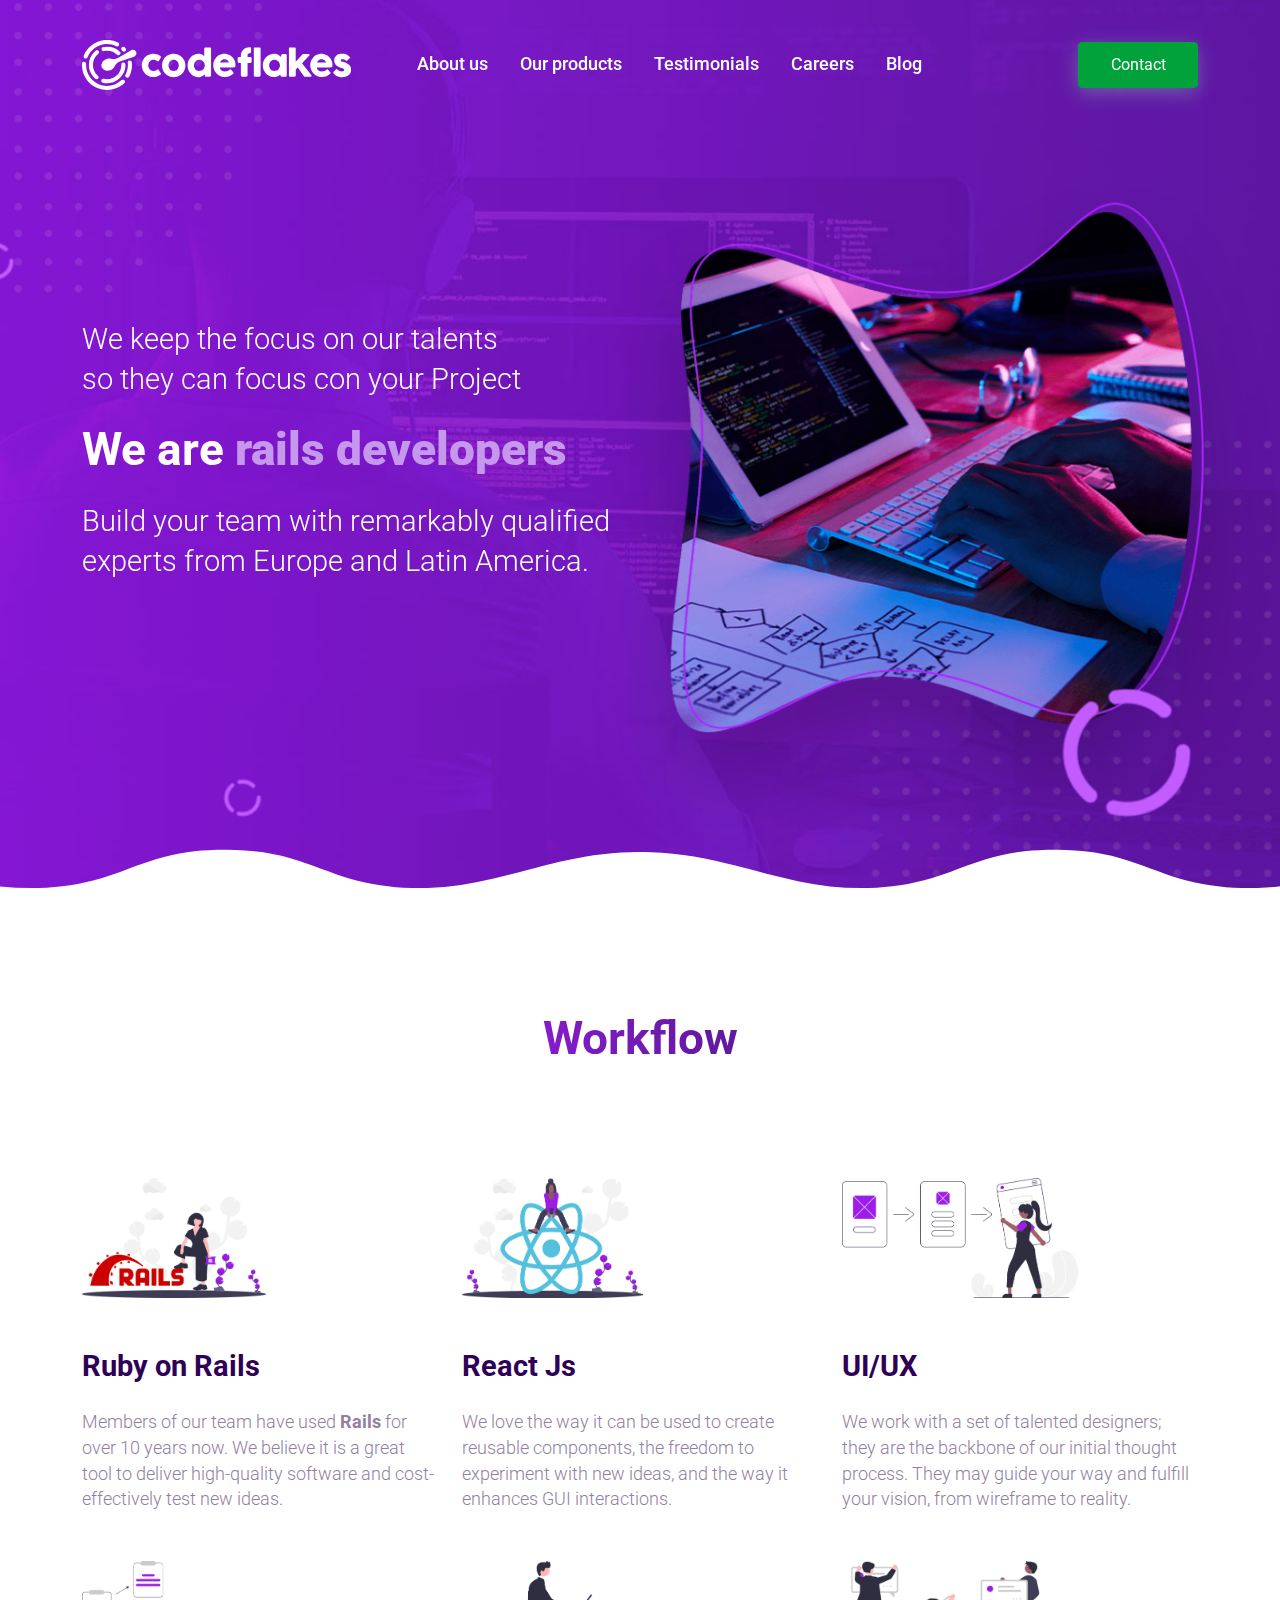
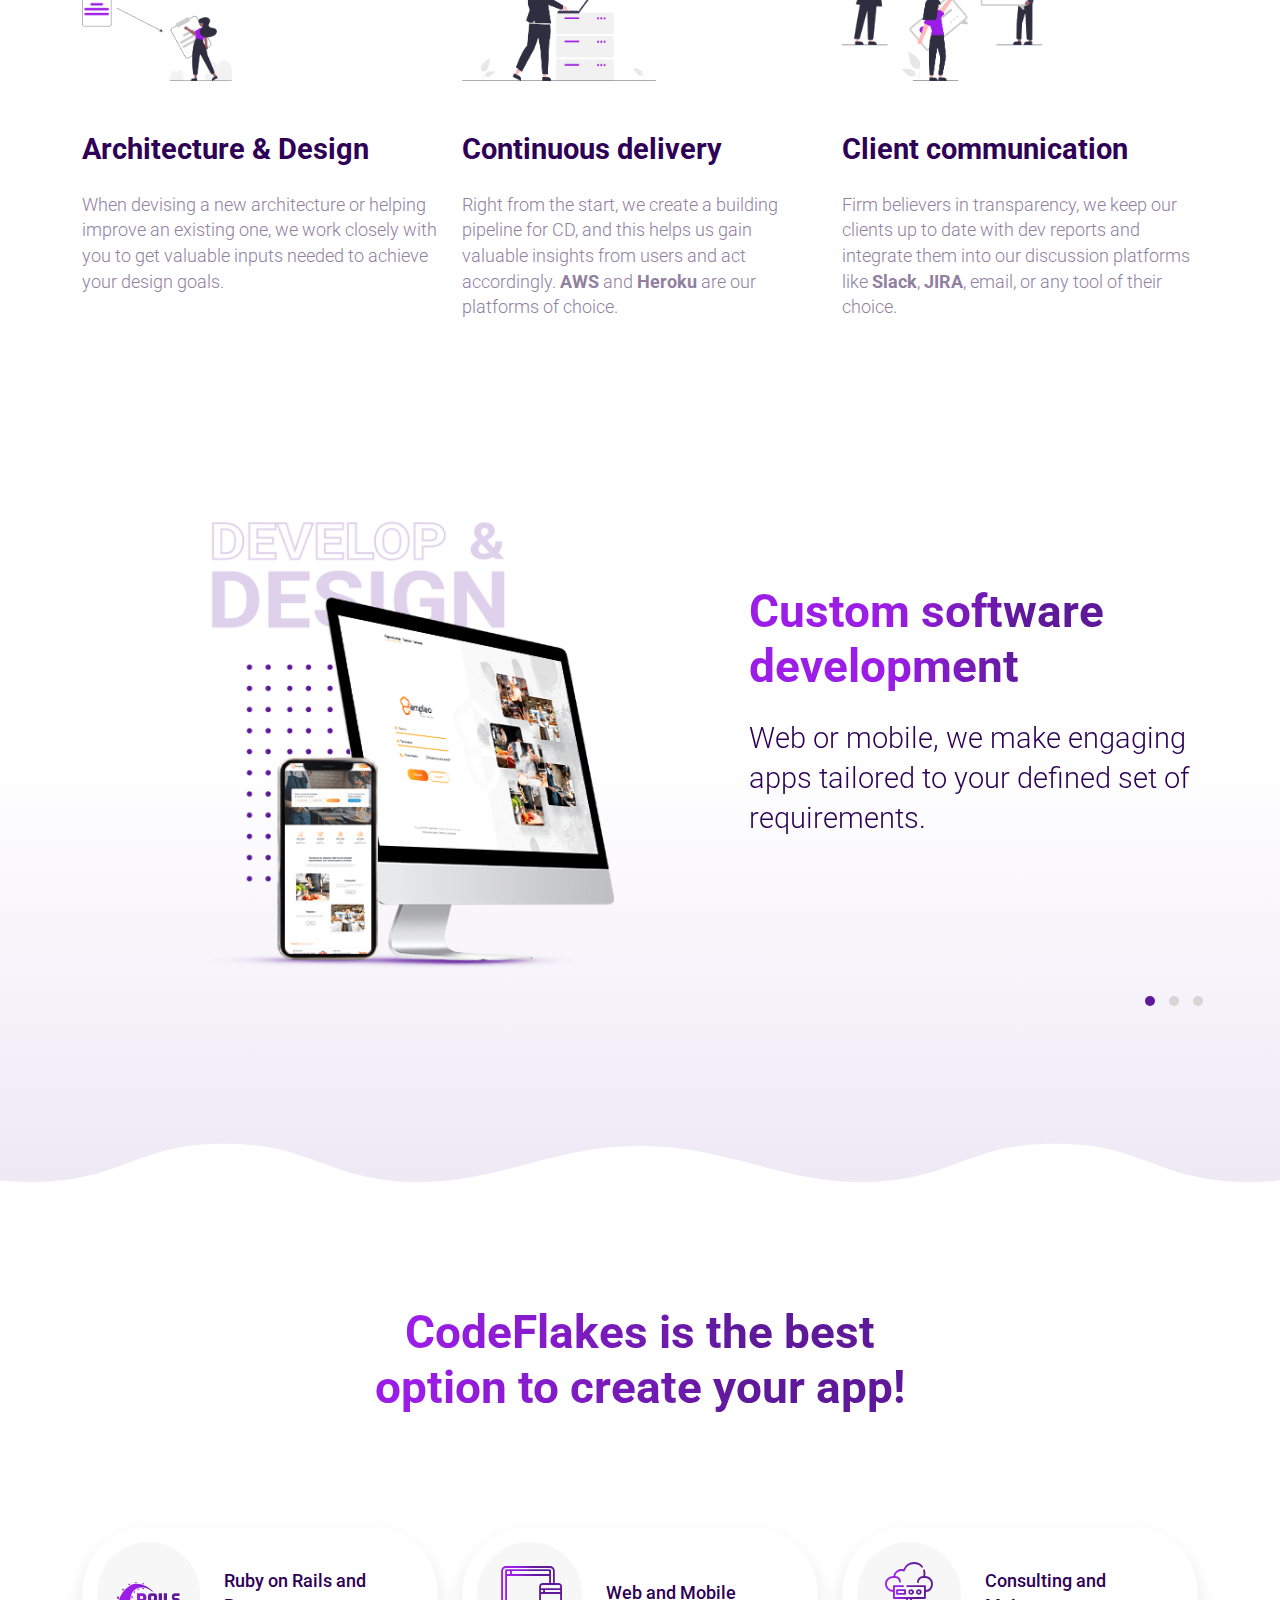
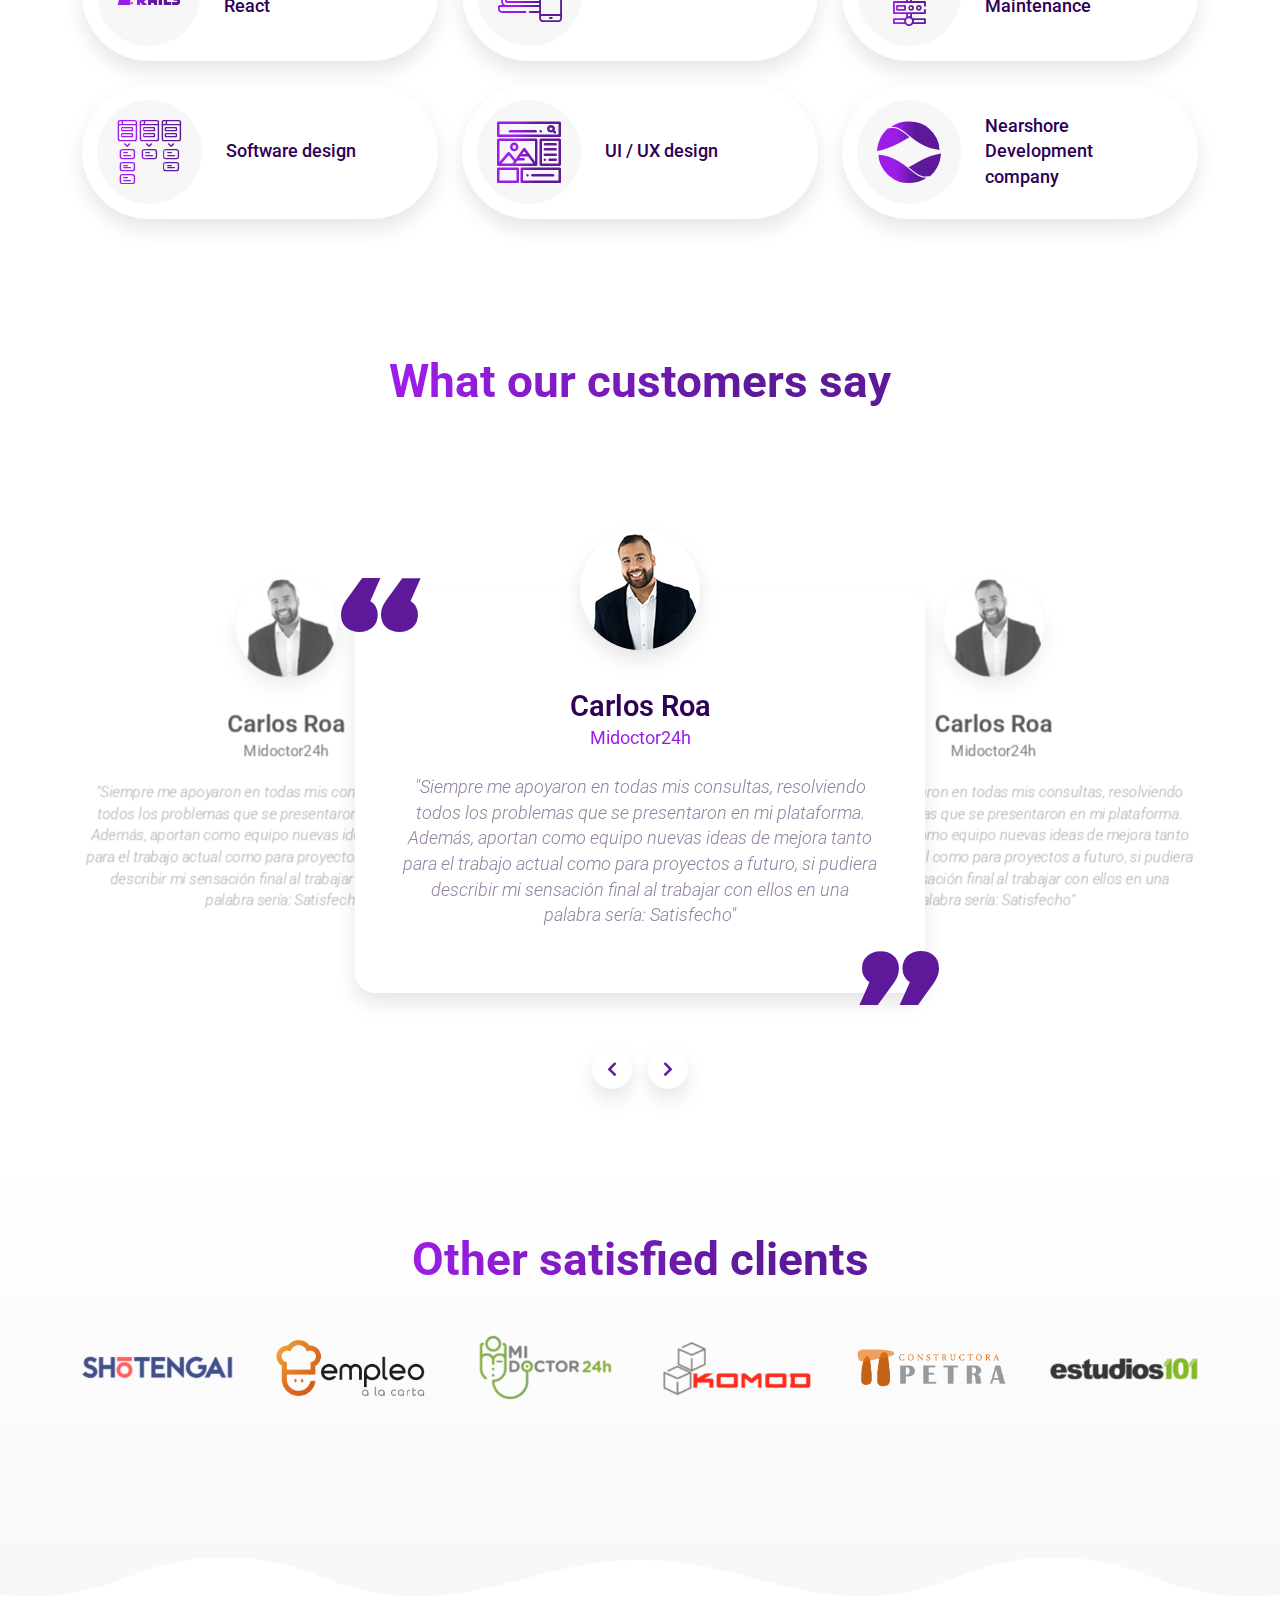
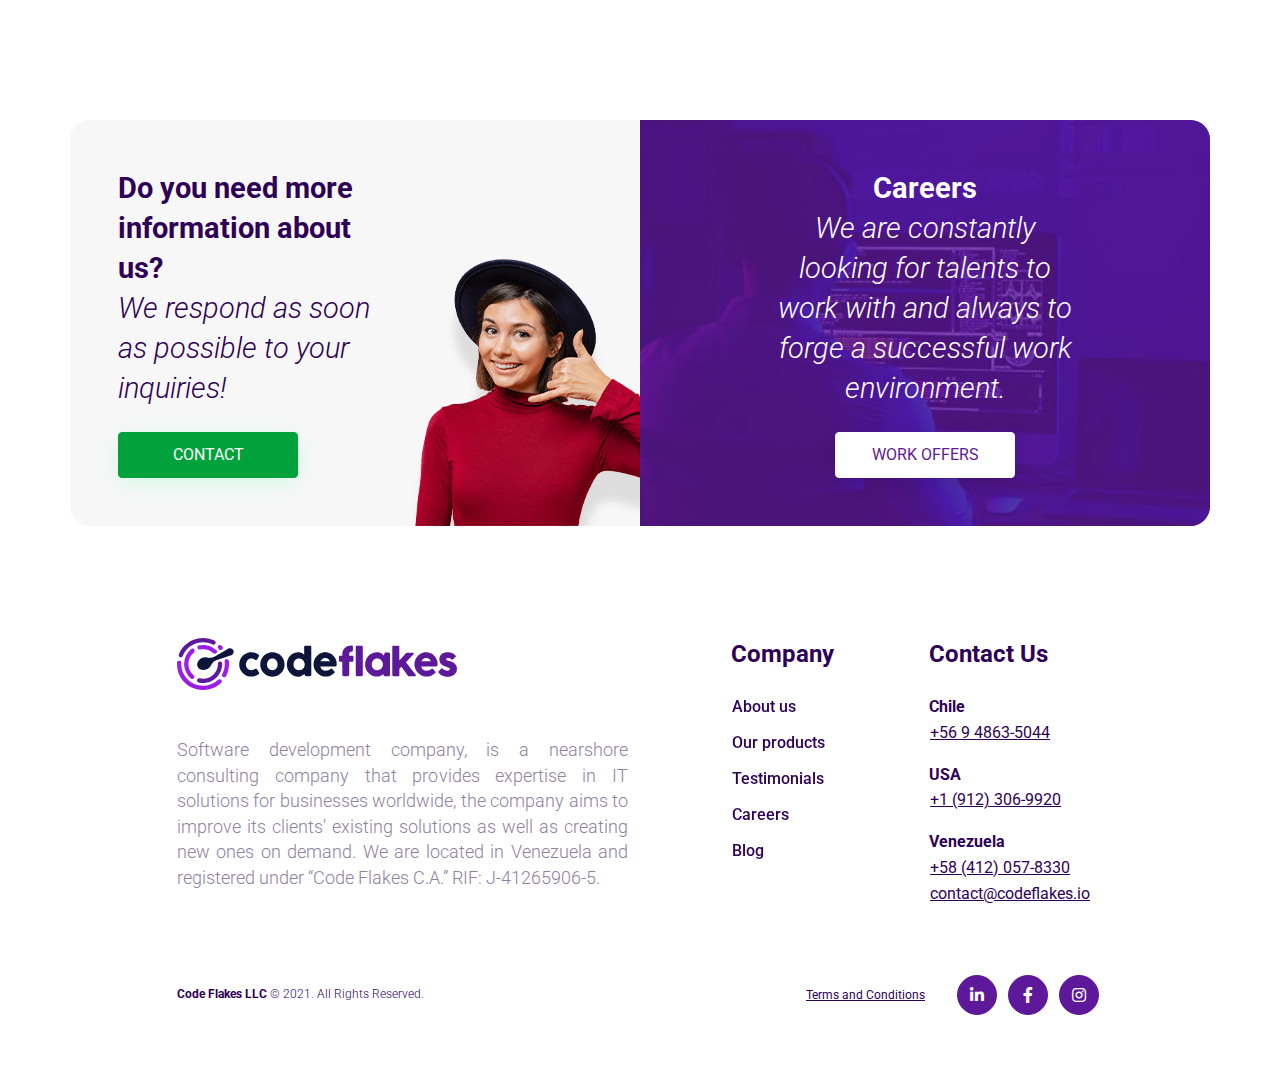
==== commit d1ef1880: "update page texts" ====
--- a/index.html
+++ b/index.html
@@ -385,7 +385,7 @@
 									Custom software development
 								</h2>
 								<p class="h6 color-purple-dark font-weight-light">
-									Web or mobile, we make engaging apps tailored to your specific needs.
+									Web or mobile, we make engaging apps tailored to your defined set of requirements.
 								</p>
 
 							</div>
@@ -724,7 +724,7 @@
 								<h3 class="h6 mb-4 font-weight-bold color-white">
 									Careers
 									<span class="d-block fst-italic font-weight-light">
-										Lorem ipsum dolor sit amet, consectetur adipiscing elit.
+										We are constantly looking for talents to work with and always to forge a successful work environment.
 									</span>
 								</h3>
 								<a href="careers.html" class="btn btn-white opacity-hover text-uppercase box-shadow">Work Offers</a>
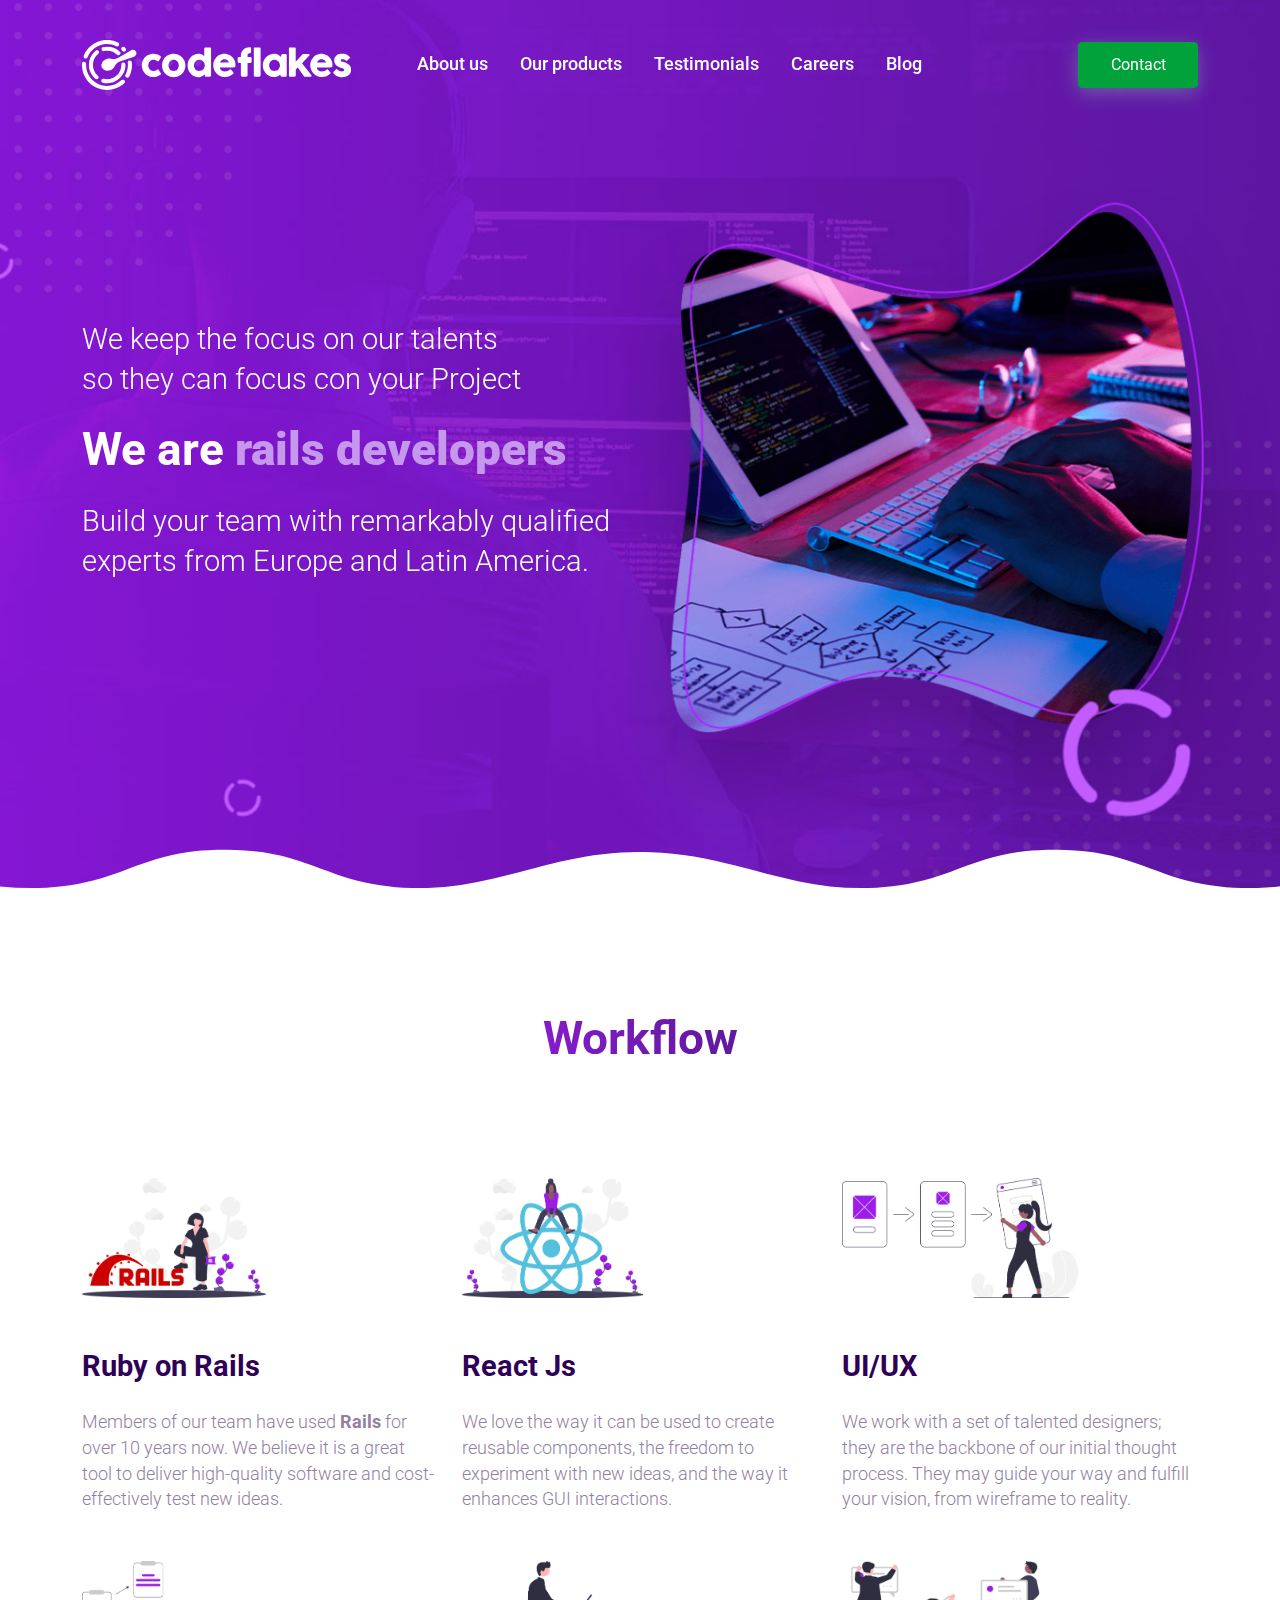
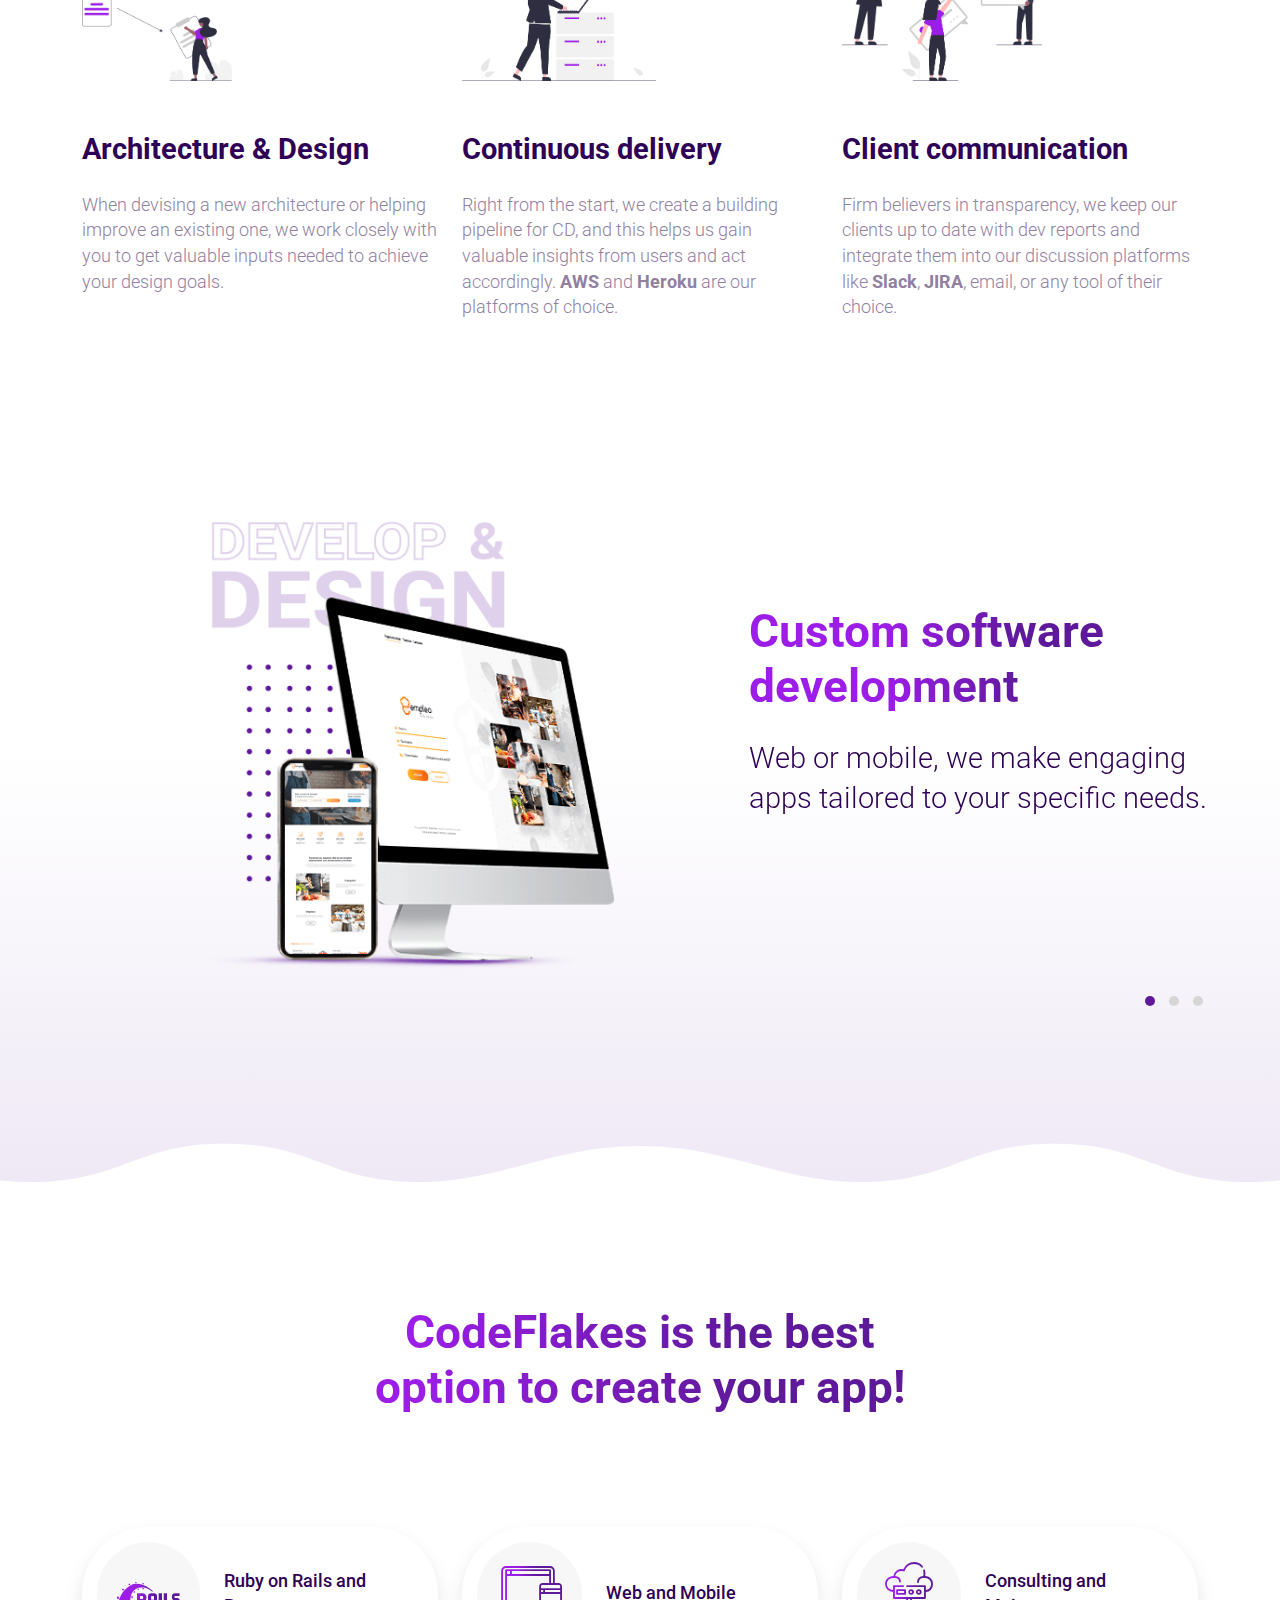
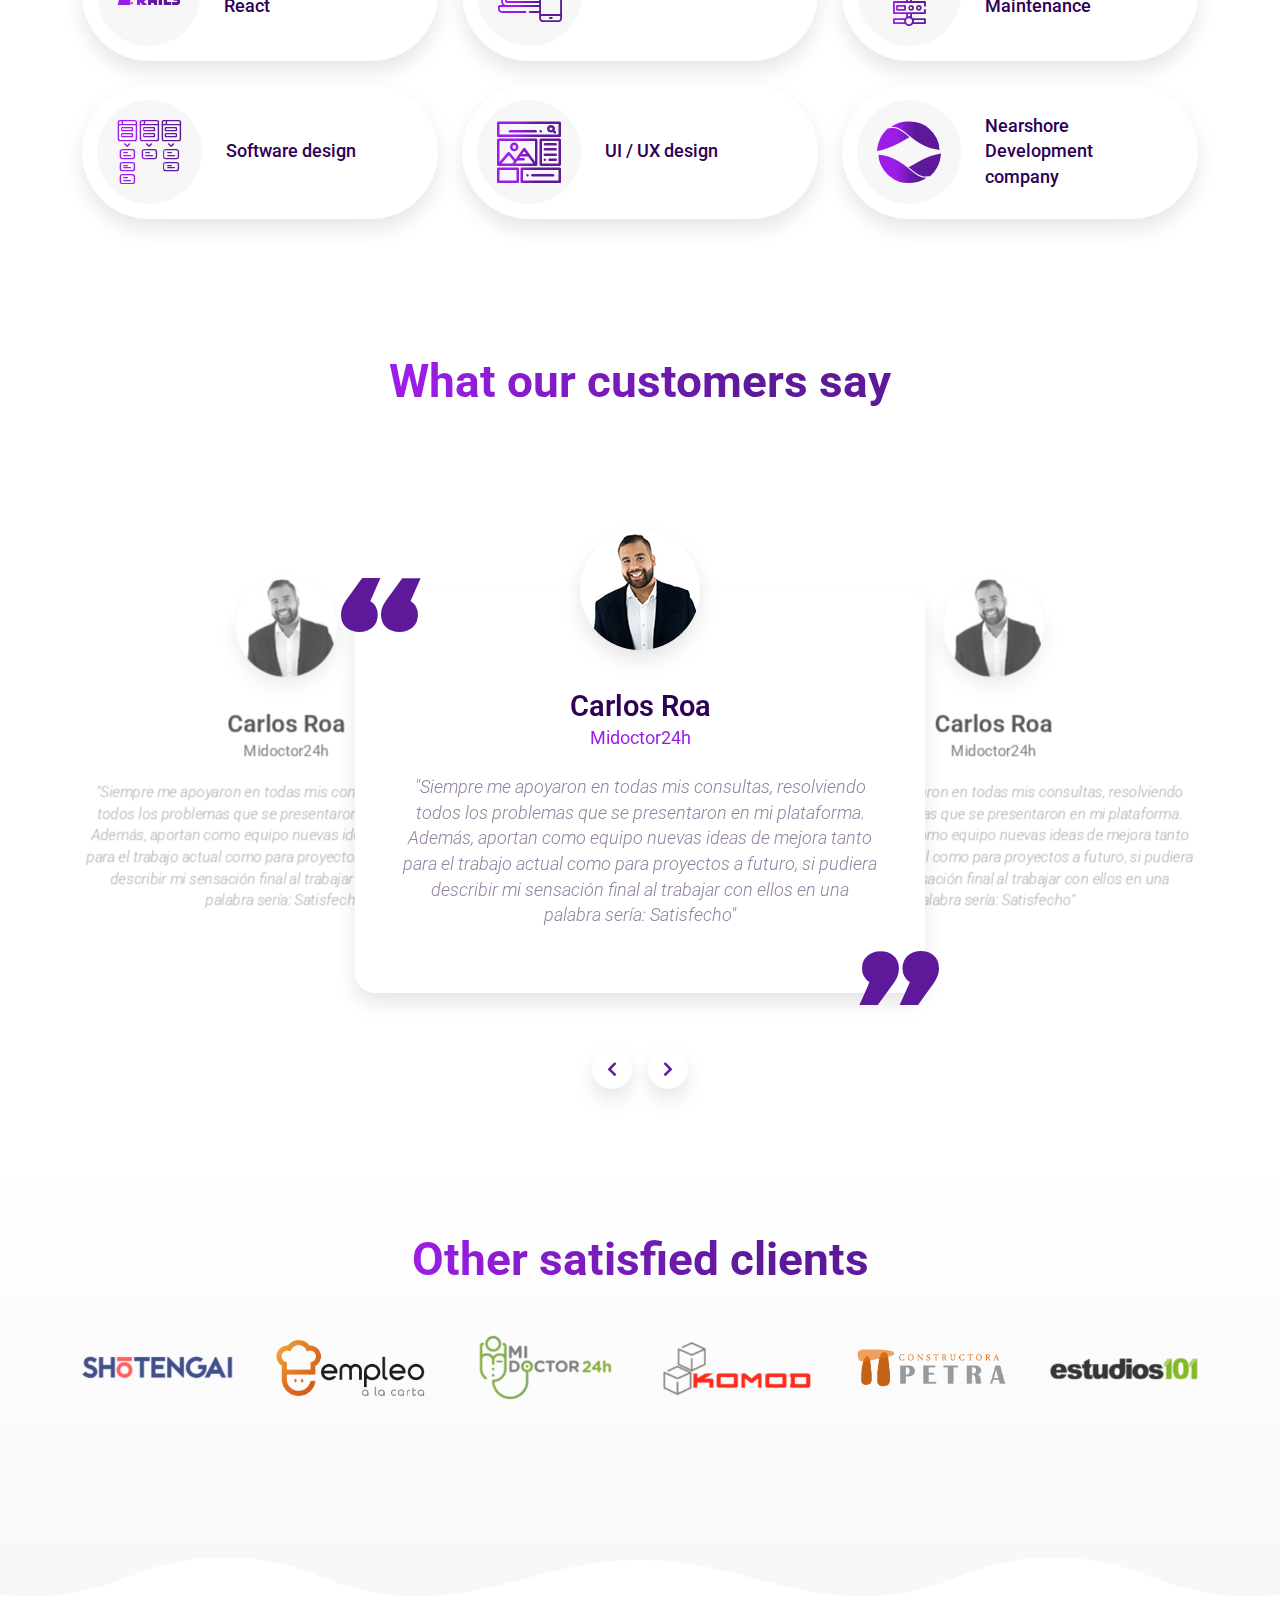
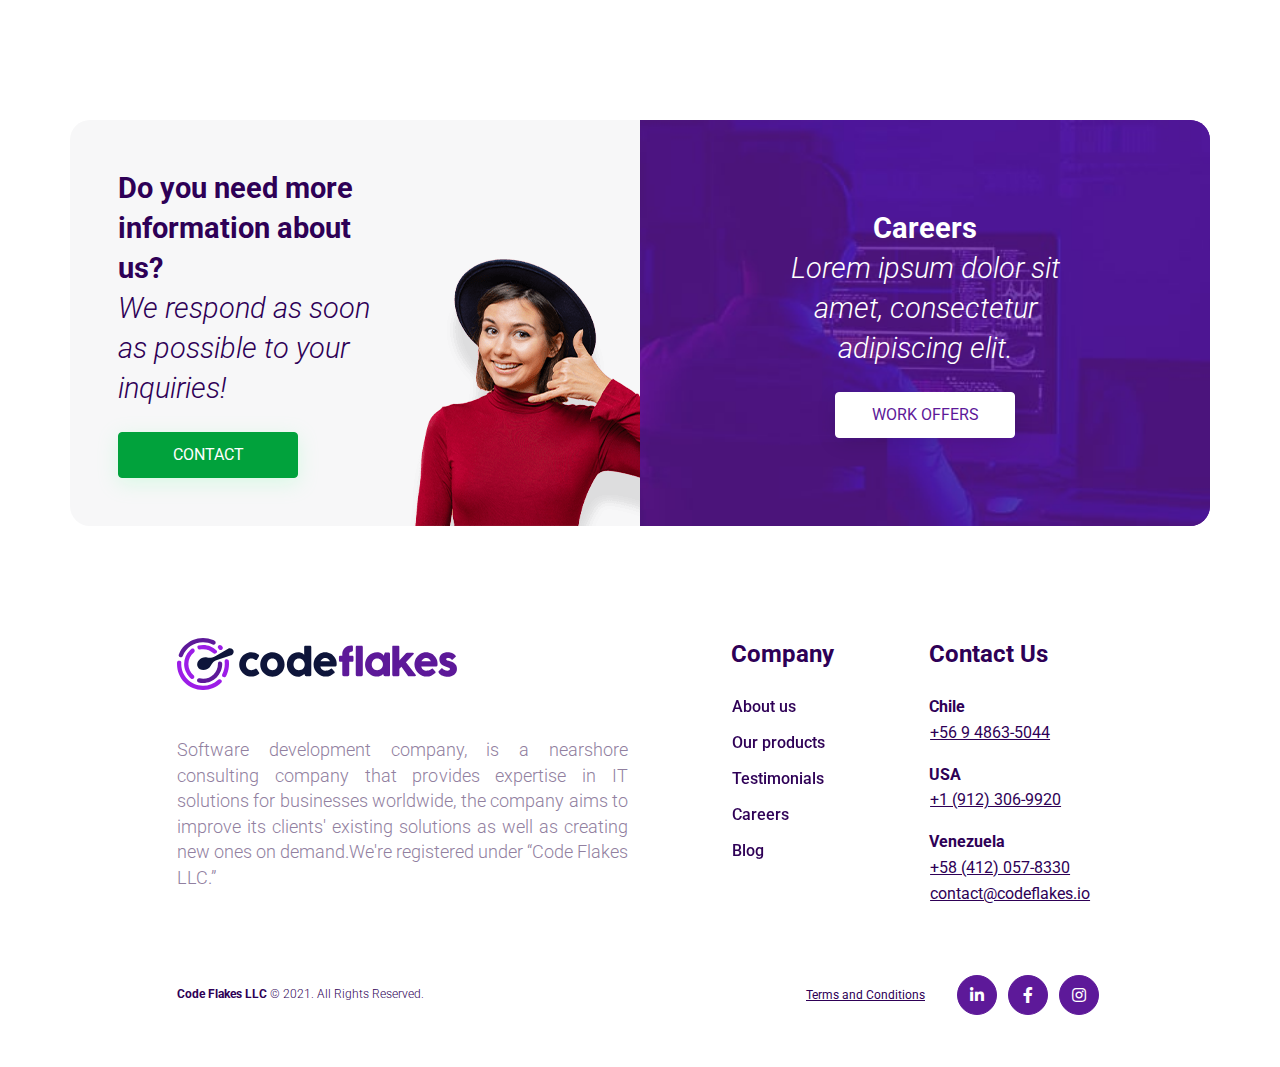
==== commit 73311ae8: "changed: Codeflakes company registration name" ====
--- a/index.html
+++ b/index.html
@@ -385,7 +385,7 @@
 									Custom software development
 								</h2>
 								<p class="h6 color-purple-dark font-weight-light">
-									Web or mobile, we make engaging apps tailored to your defined set of requirements.
+									Web or mobile, we make engaging apps tailored to your specific needs.
 								</p>
 
 							</div>
@@ -724,7 +724,7 @@
 								<h3 class="h6 mb-4 font-weight-bold color-white">
 									Careers
 									<span class="d-block fst-italic font-weight-light">
-										We are constantly looking for talents to work with and always to forge a successful work environment.
+										Lorem ipsum dolor sit amet, consectetur adipiscing elit.
 									</span>
 								</h3>
 								<a href="careers.html" class="btn btn-white opacity-hover text-uppercase box-shadow">Work Offers</a>
@@ -901,8 +901,8 @@
 								in IT solutions for
 								businesses worldwide, the company aims to improve its clients' existing solutions as
 								well as creating new ones on
-								demand. We are located in Venezuela and registered under “Code Flakes C.A.”
-								RIF: J-41265906-5.
+								demand.We're registered under “Code Flakes LLC.”
+								
 							</p>
 
 						</div>
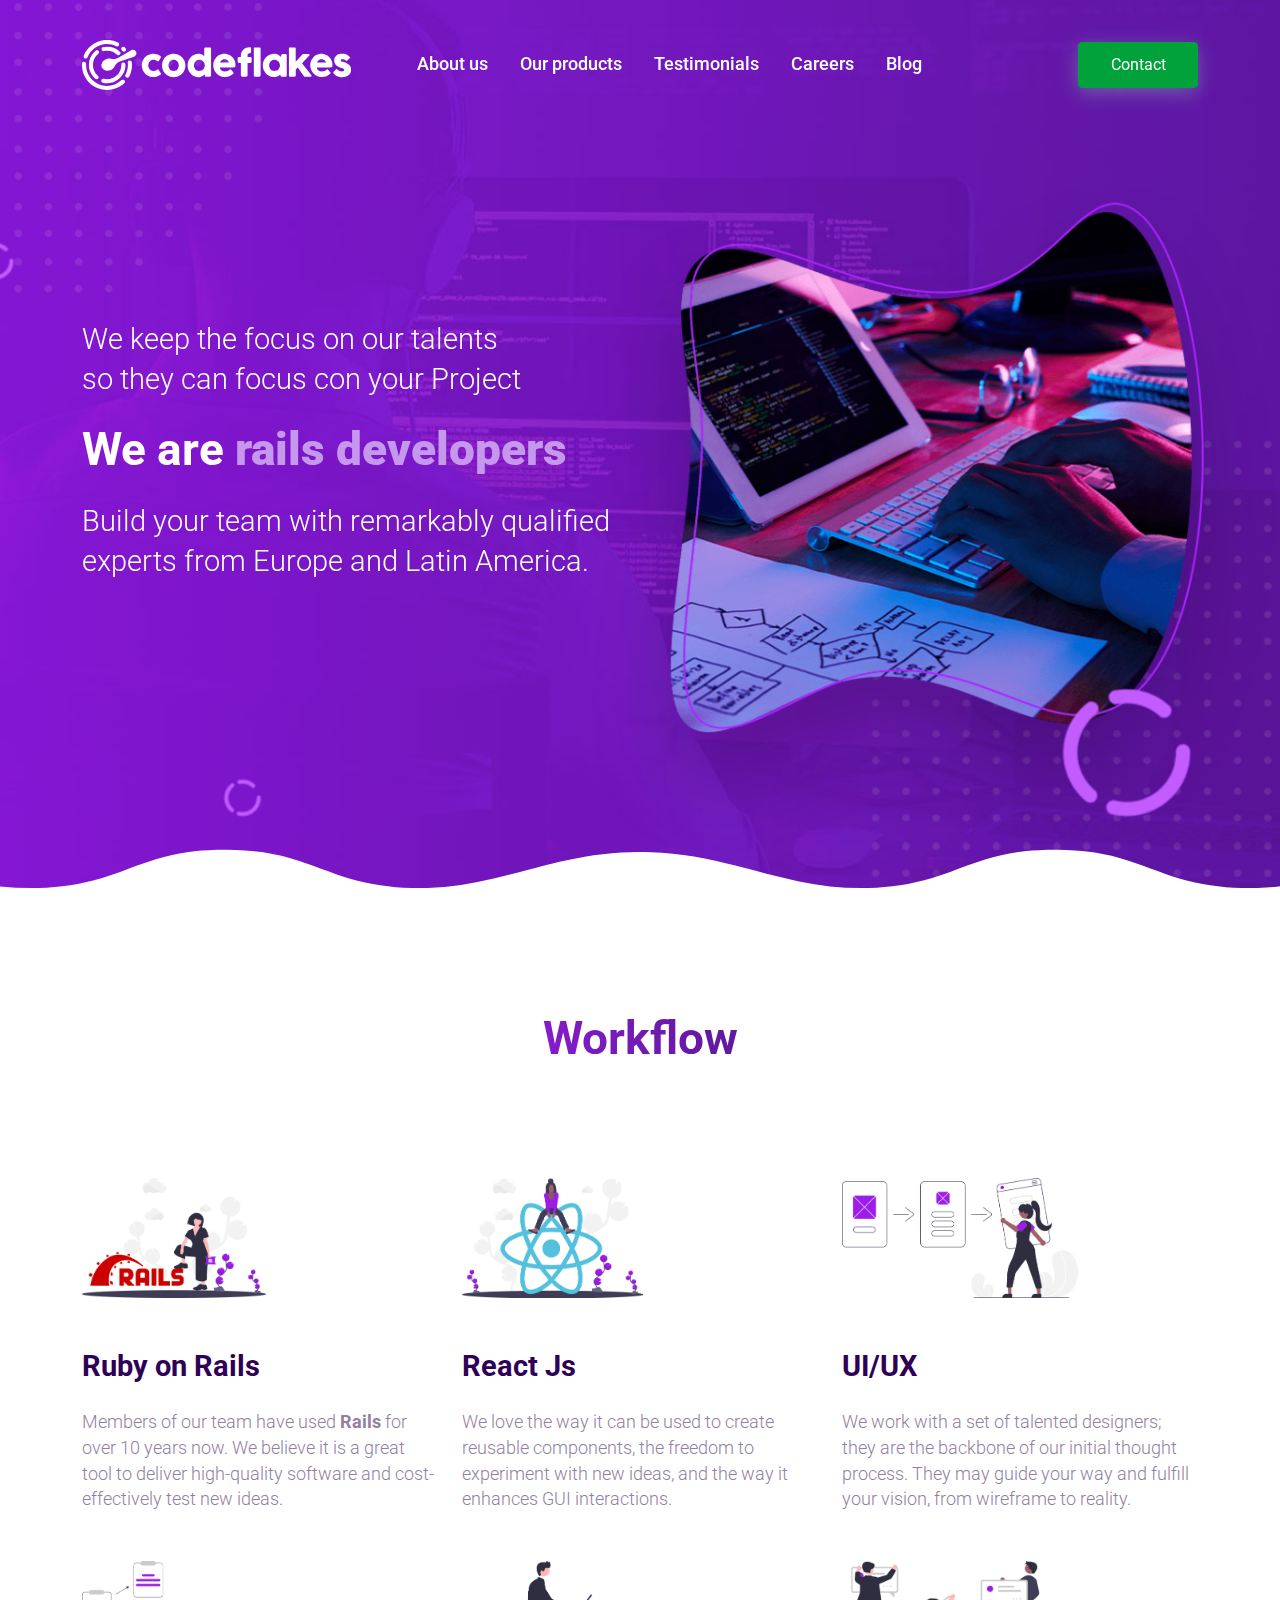
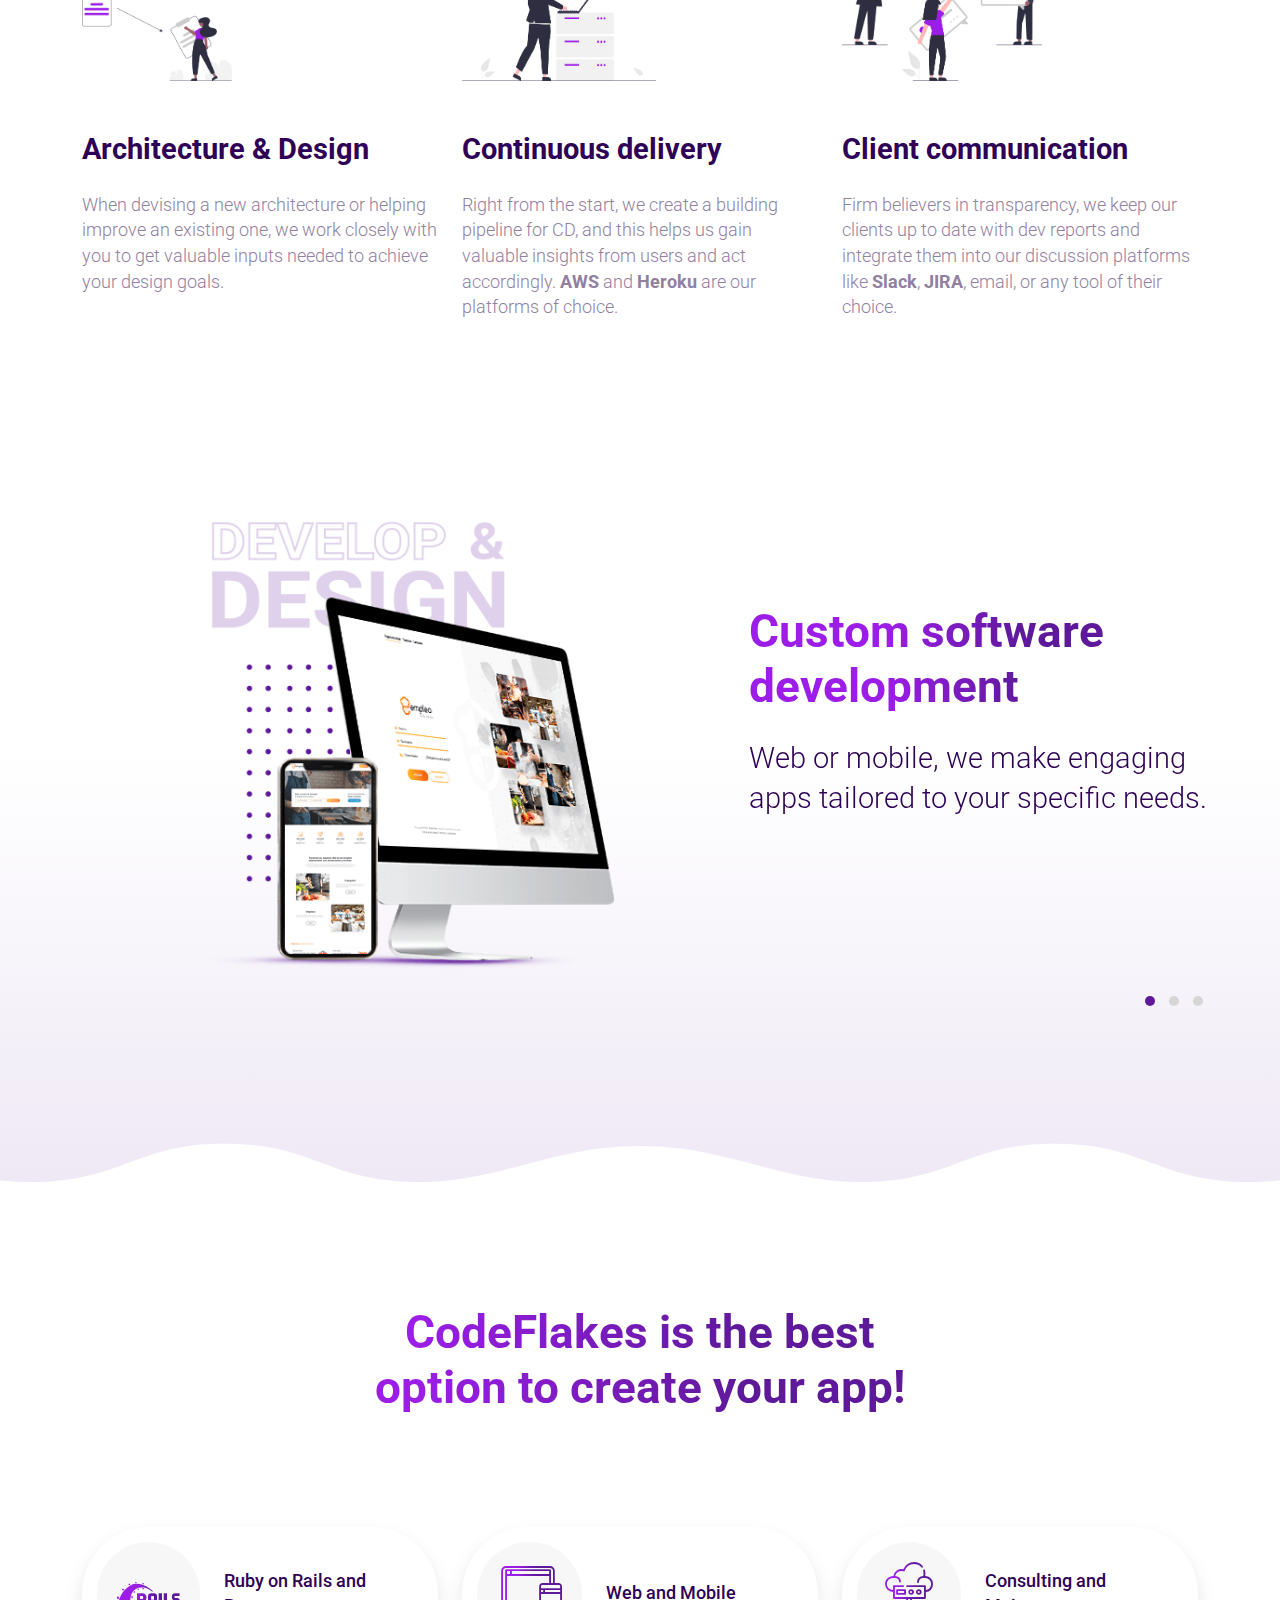
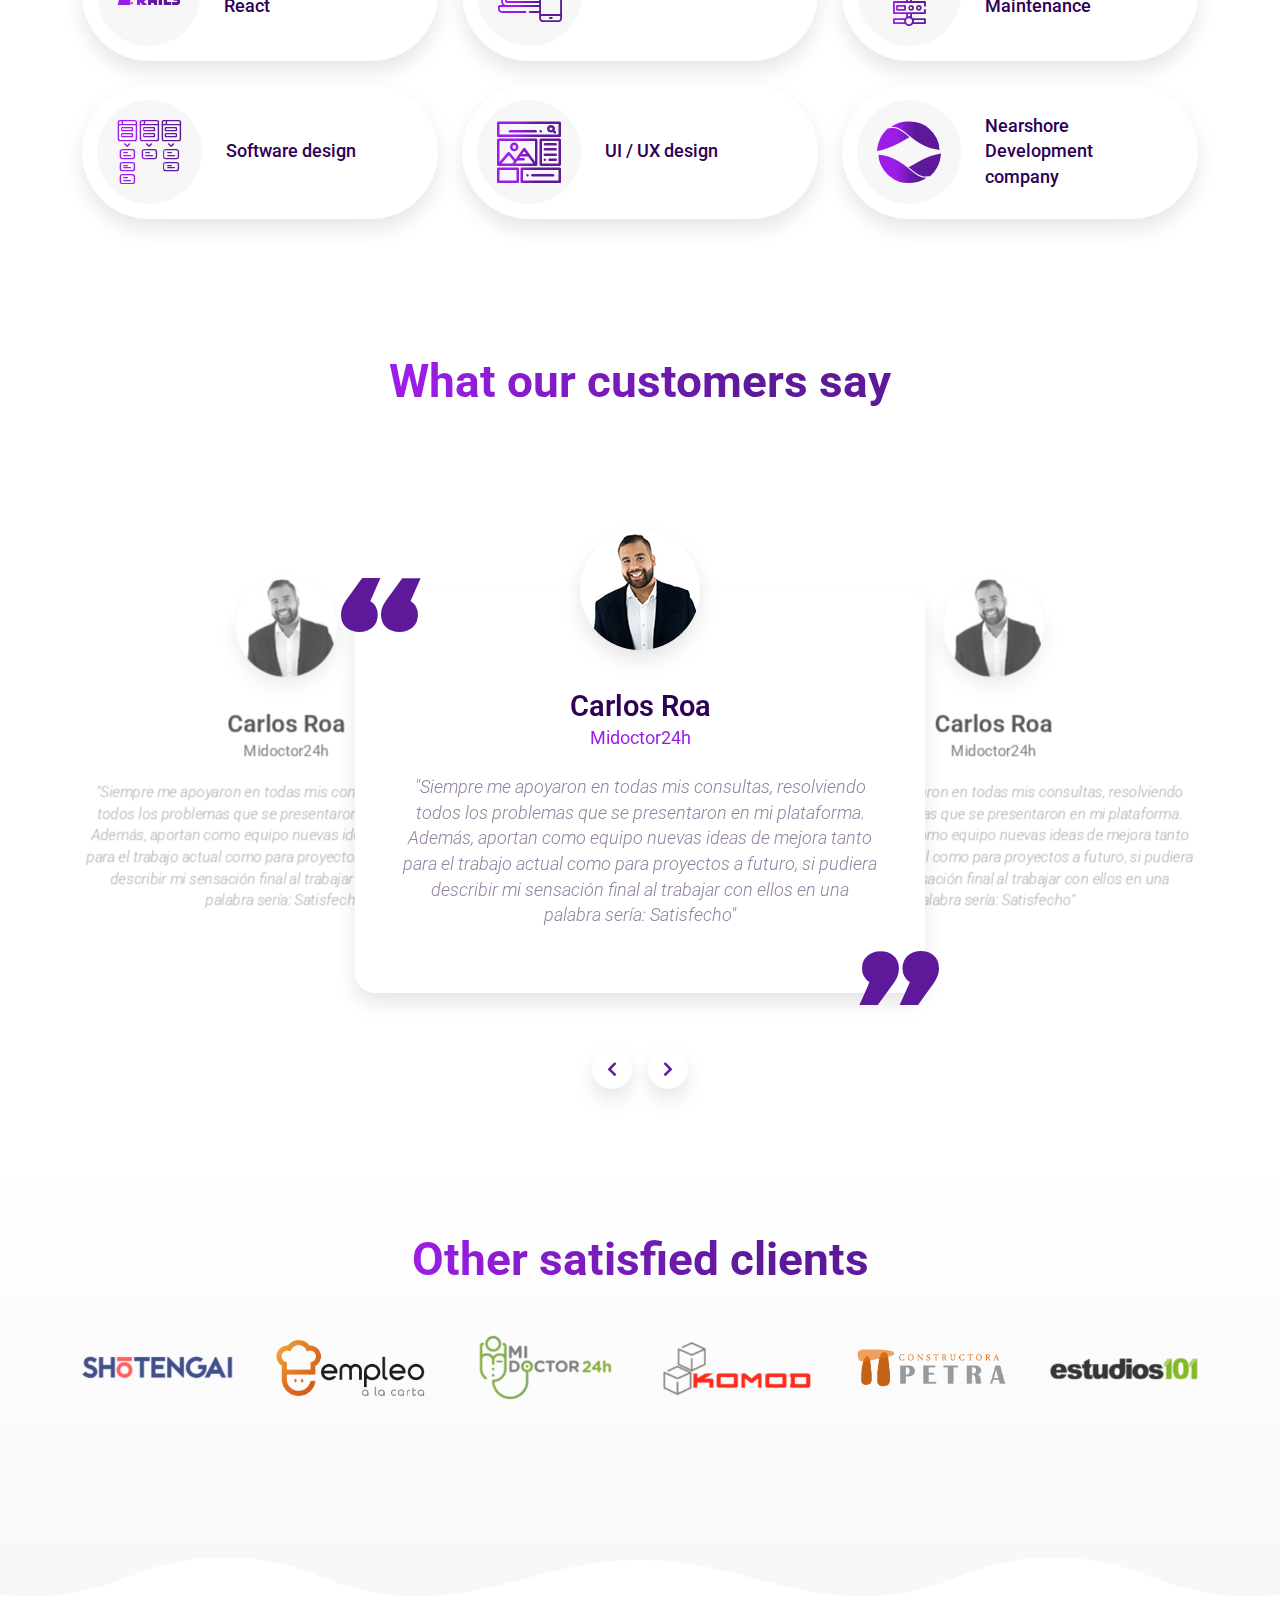
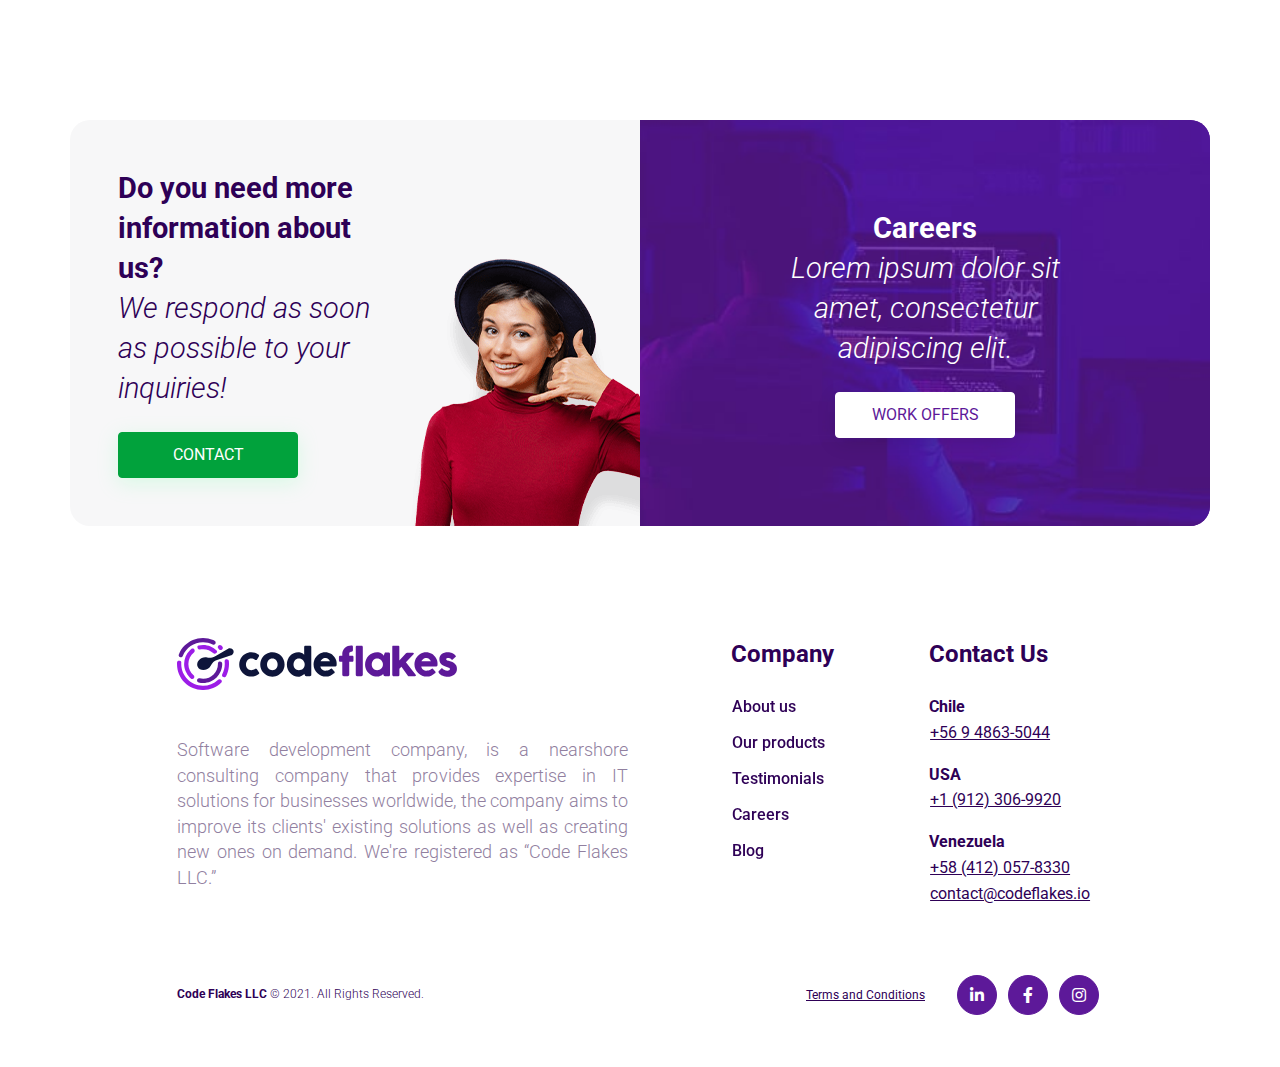
==== commit 76082407: "fixed: space on paragraph and verb" ====
--- a/index.html
+++ b/index.html
@@ -901,7 +901,7 @@
 								in IT solutions for
 								businesses worldwide, the company aims to improve its clients' existing solutions as
 								well as creating new ones on
-								demand.We're registered under “Code Flakes LLC.”
+								demand.  We're registered as “Code Flakes LLC.”
 								
 							</p>
 
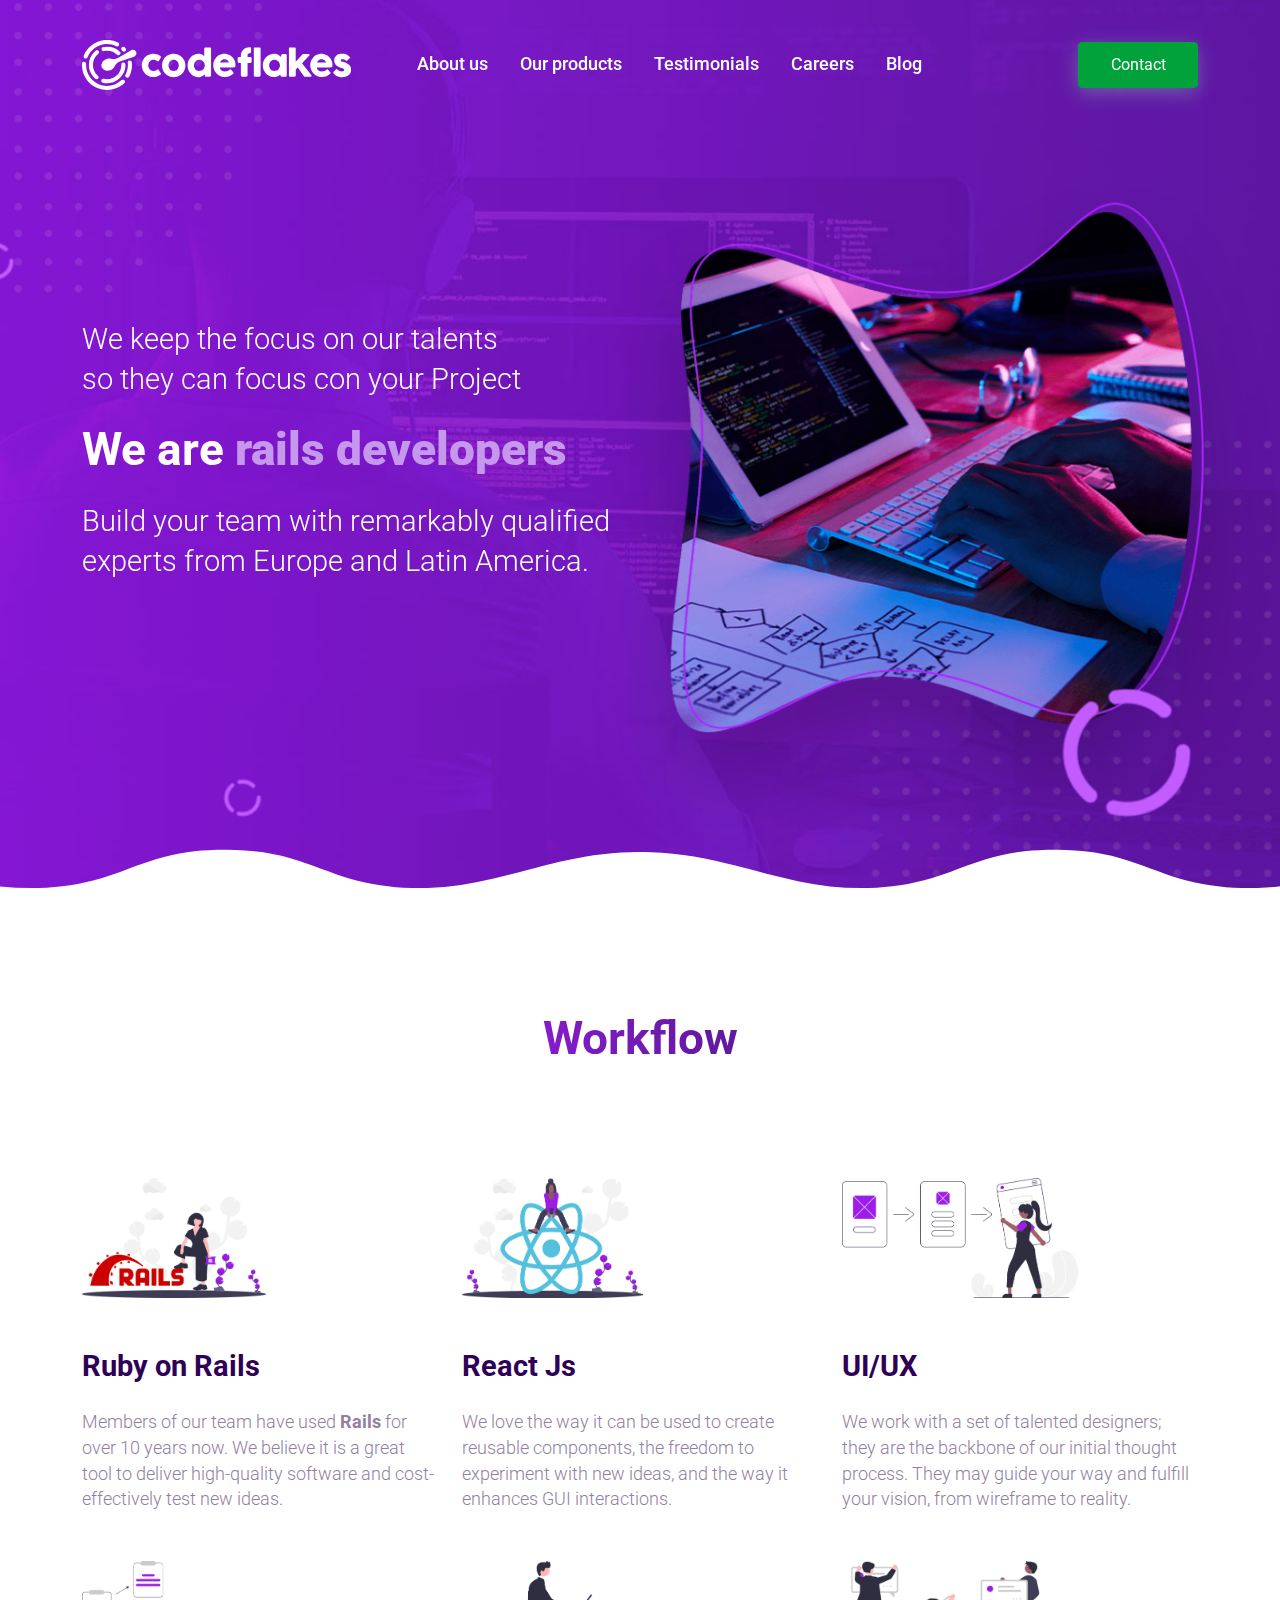
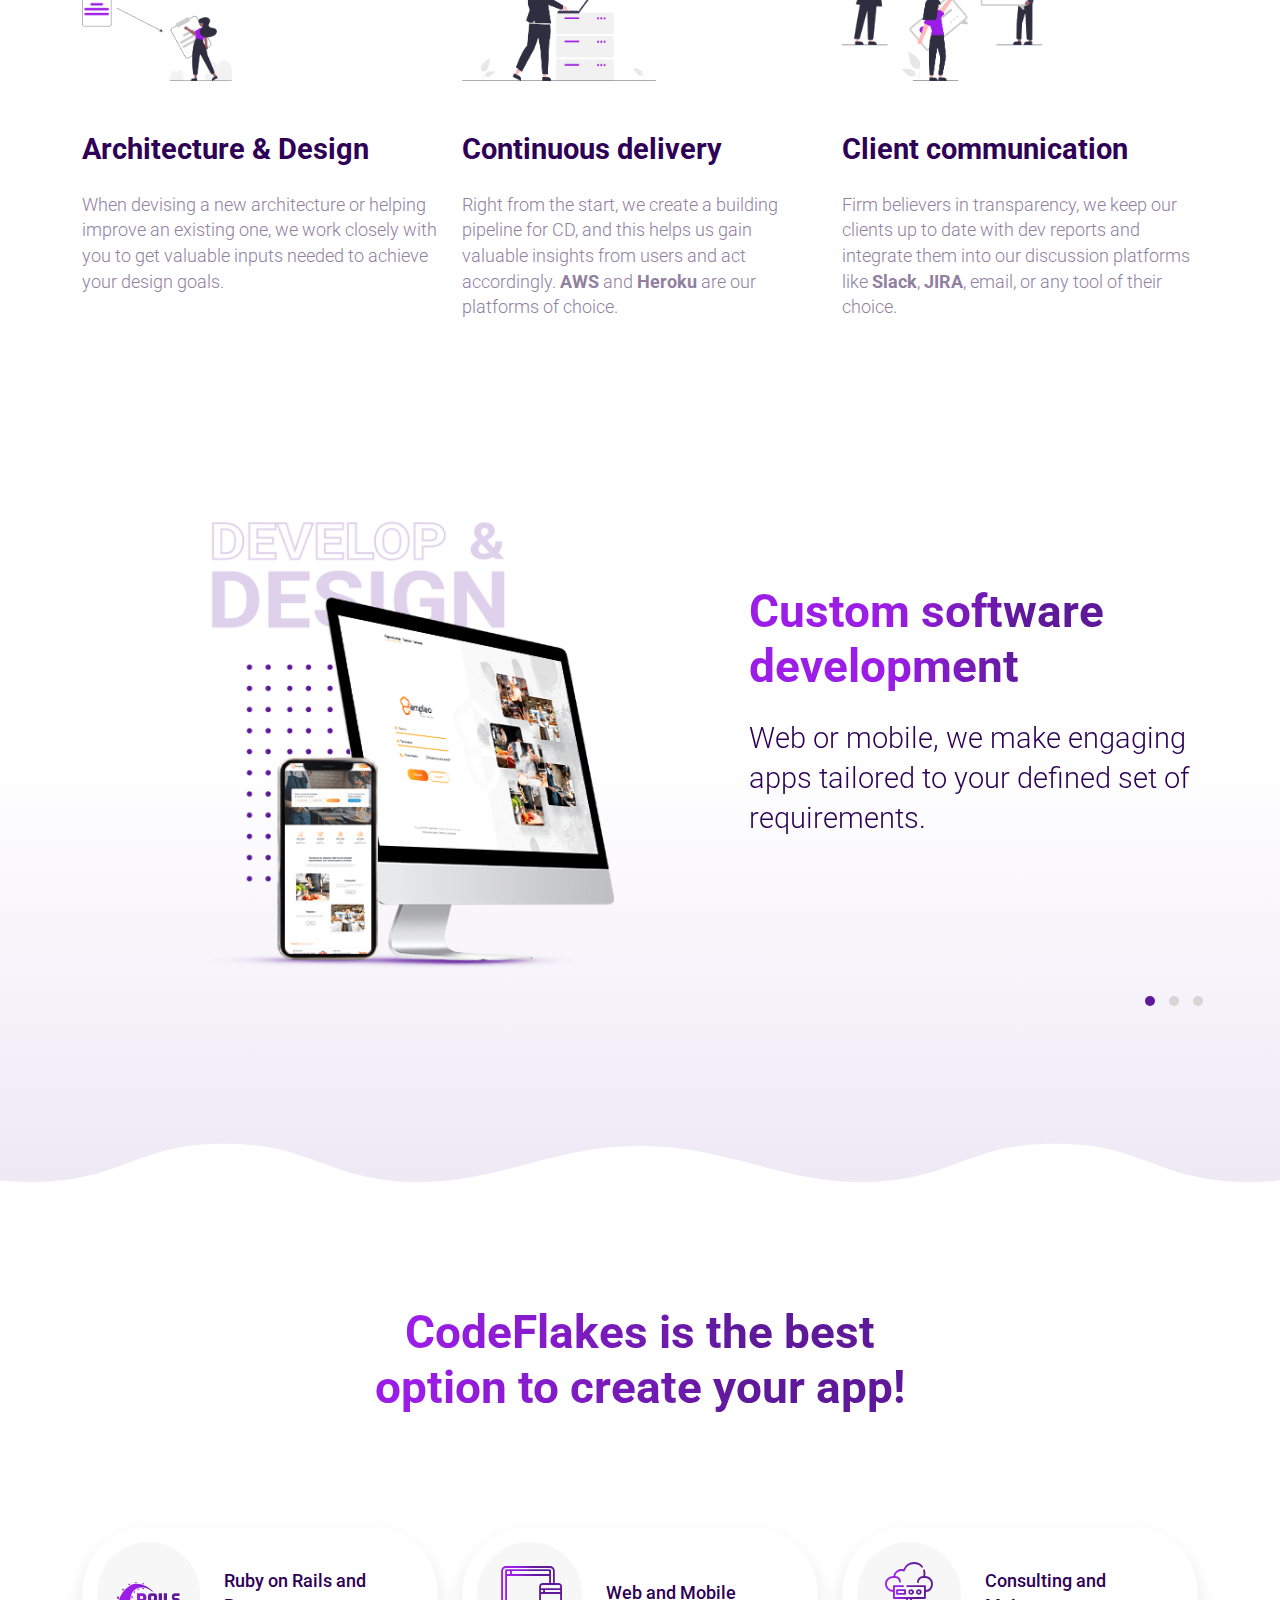
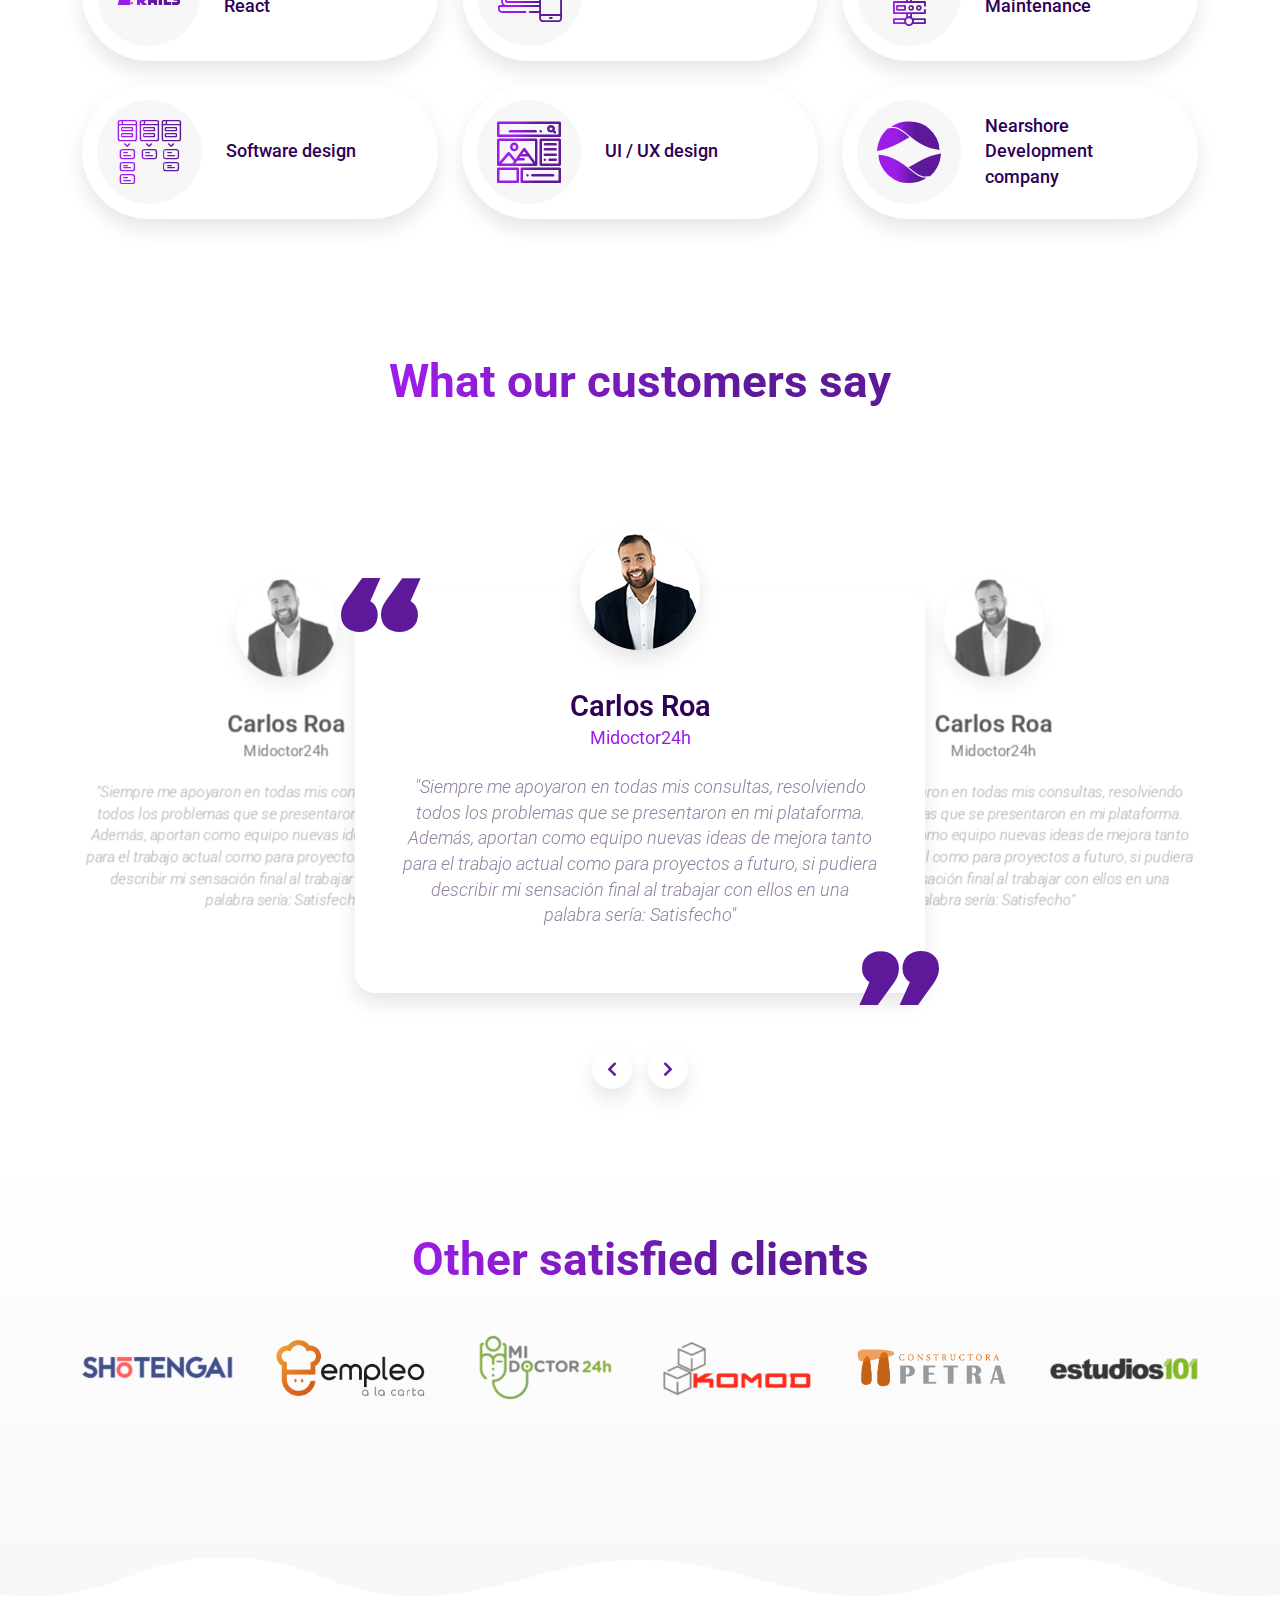
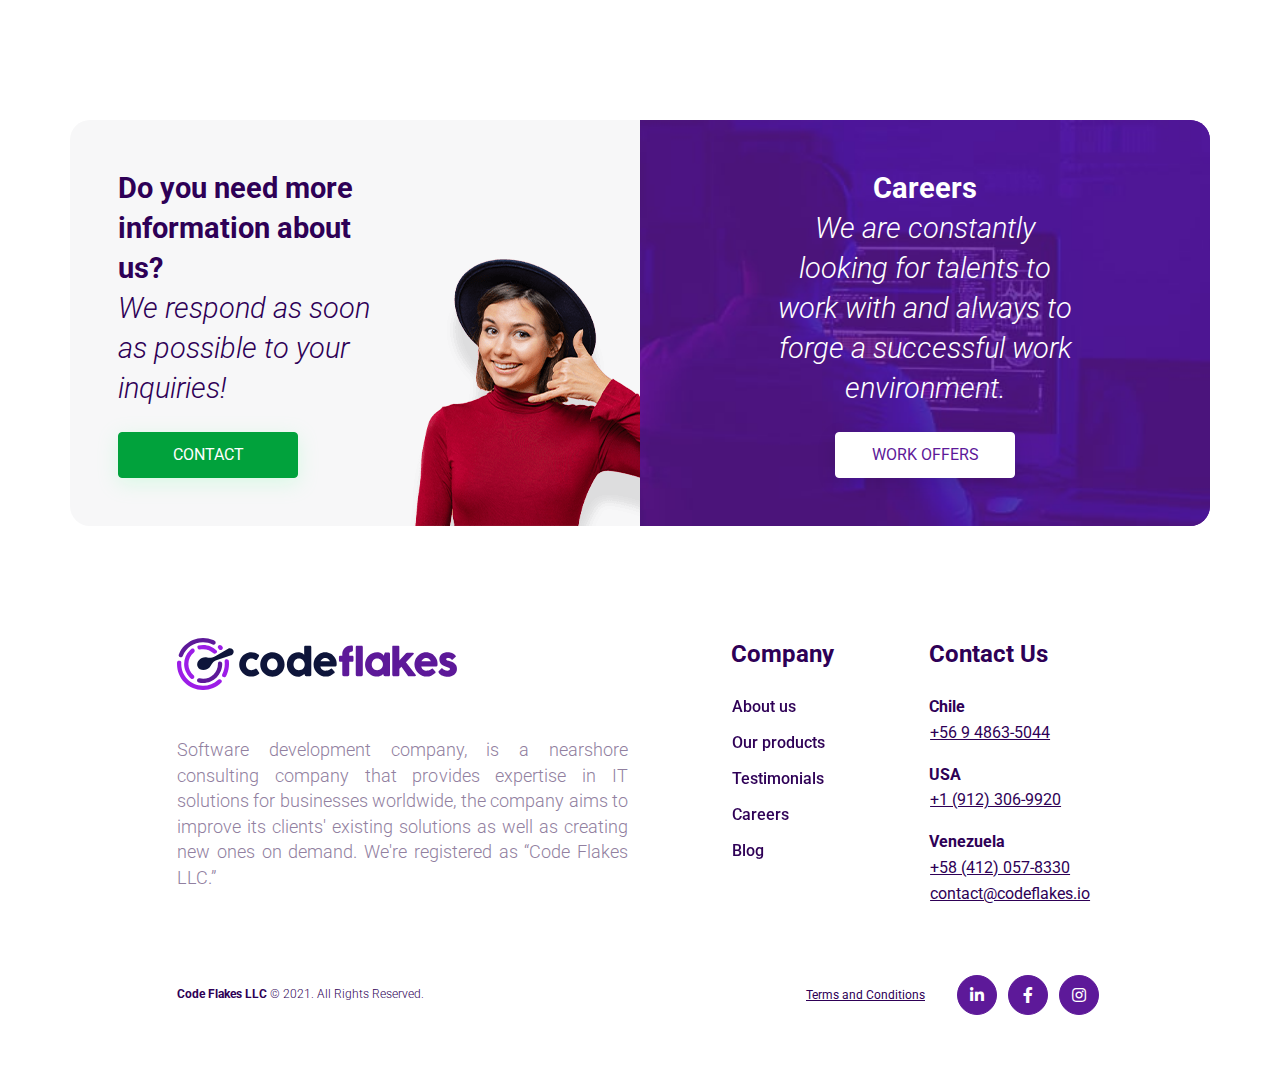
==== commit c01895e6: "Merge pull request #1 from code-flakes/adding-new-text" ====
--- a/index.html
+++ b/index.html
@@ -385,7 +385,7 @@
 									Custom software development
 								</h2>
 								<p class="h6 color-purple-dark font-weight-light">
-									Web or mobile, we make engaging apps tailored to your specific needs.
+									Web or mobile, we make engaging apps tailored to your defined set of requirements.
 								</p>
 
 							</div>
@@ -724,7 +724,7 @@
 								<h3 class="h6 mb-4 font-weight-bold color-white">
 									Careers
 									<span class="d-block fst-italic font-weight-light">
-										Lorem ipsum dolor sit amet, consectetur adipiscing elit.
+										We are constantly looking for talents to work with and always to forge a successful work environment.
 									</span>
 								</h3>
 								<a href="careers.html" class="btn btn-white opacity-hover text-uppercase box-shadow">Work Offers</a>
